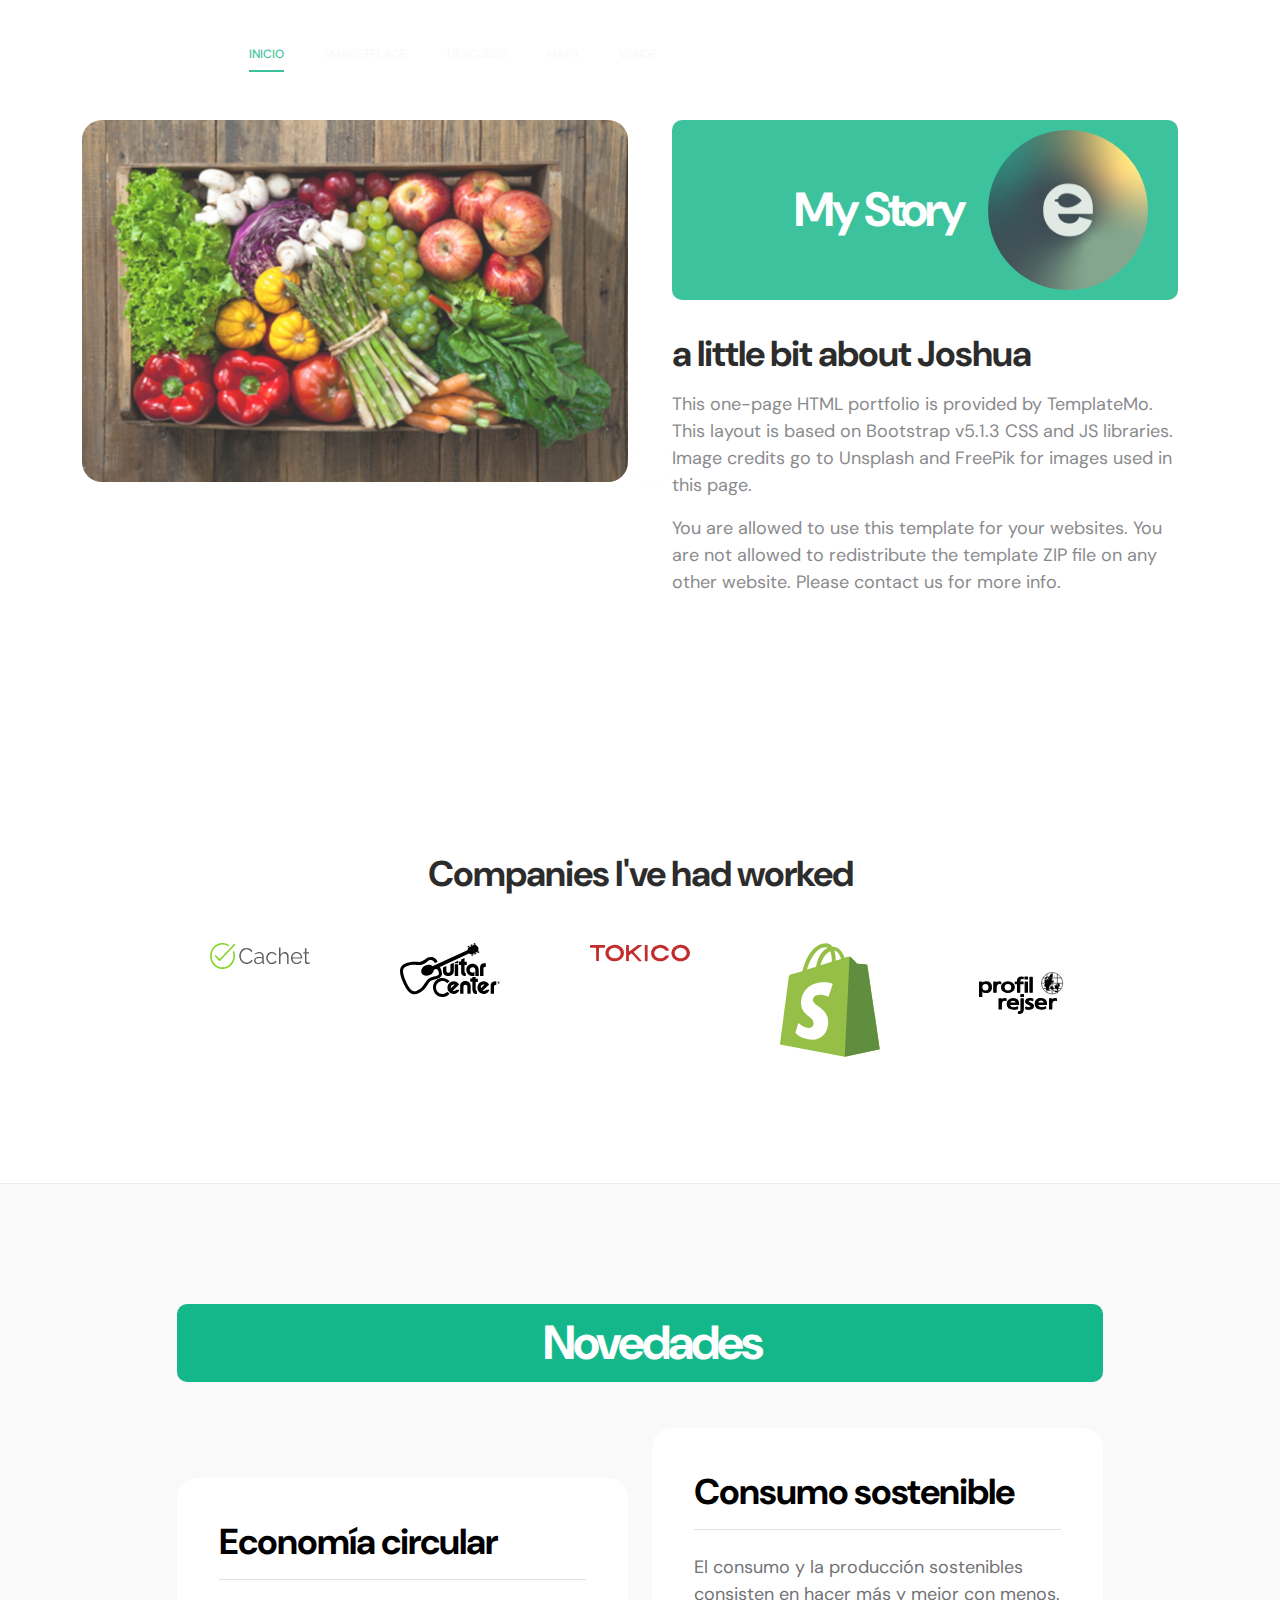
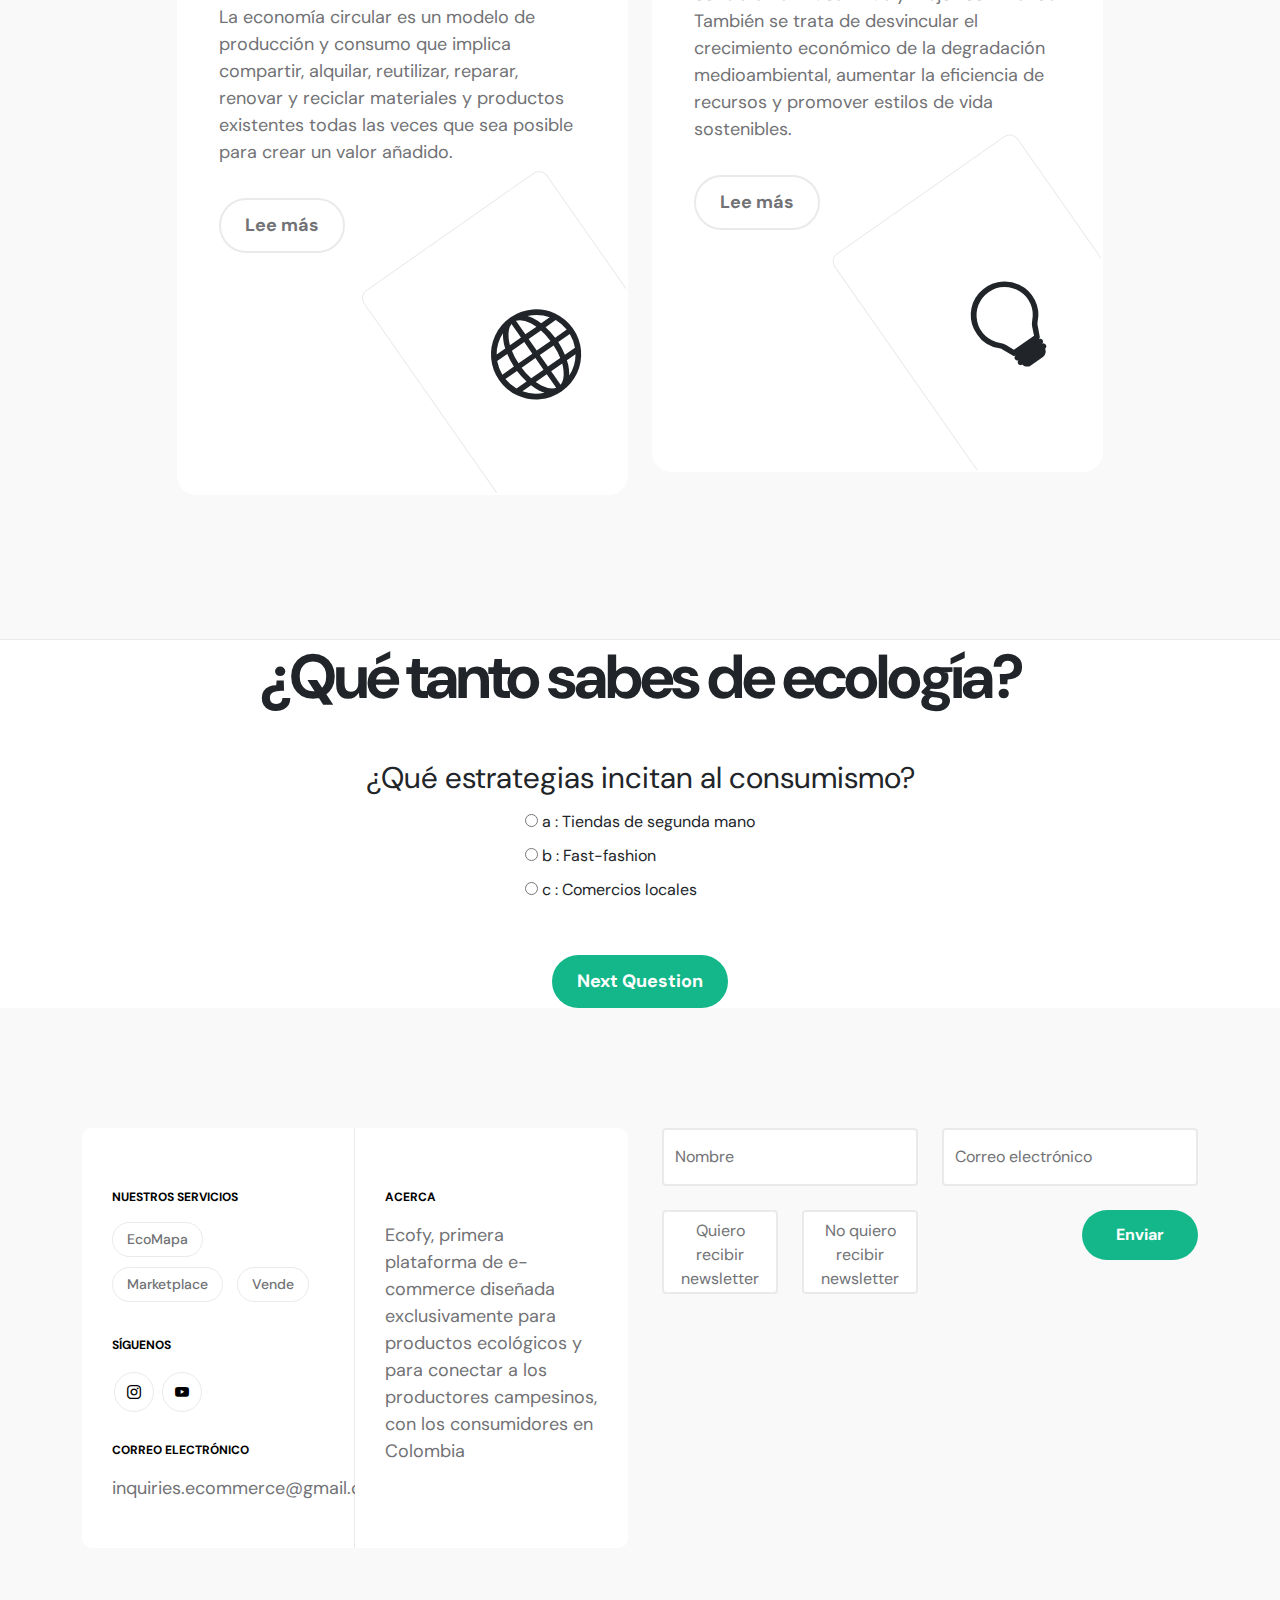
==== descubre.html @ c3977ca7 "mapa listo" ====
<!doctype html>
<html lang="en">
    <head>
        <meta charset="utf-8">
        <meta name="viewport" content="width=device-width, initial-scale=1">

        <meta name="description" content="">
        <meta name="author" content="Ecofy">

        <title>Ecofy</title>

        <!-- CSS FILES -->
        <link rel="preconnect" href="https://fonts.googleapis.com">
        
        <link rel="preconnect" href="https://fonts.gstatic.com" crossorigin>
        
        <link href="https://fonts.googleapis.com/css2?family=DM+Sans:wght@400;500;700&display=swap" rel="stylesheet">

        <link href="css/bootstrap.min.css" rel="stylesheet">

        <link href="css/bootstrap-icons.css" rel="stylesheet">

        <link href="css/magnific-popup.css" rel="stylesheet">

        <link href="css/templatemo-first-portfolio-style.css" rel="stylesheet">
        
<!--

TemplateMo 578 First Portfolio

https://templatemo.com/tm-578-first-portfolio

-->
    </head>
    
    <body>

        <section class="preloader">
            <div class="spinner">
                <span class="spinner-rotate"></span>    
            </div>
        </section>

        <nav class="navbar navbar-expand-lg" id="nav2">
            <div class="container">

                <button class="navbar-toggler" type="button" data-bs-toggle="collapse" data-bs-target="#navbarNav" aria-controls="navbarNav" aria-expanded="false" aria-label="Toggle navigation">
                    <span class="navbar-toggler-icon"></span>
                </button>

                <a href="index.html" class="navbar-brand mx-auto mx-lg-0">Ecofy</a>

                <div class="d-flex align-items-center d-lg-none">
                    <i class="navbar-icon bi-telephone-plus me-3"></i>
                    <a class="custom-btn btn" href="#section_5">
                        Log In
                    </a>
                </div>

                <div class="collapse navbar-collapse" id="navbarNav">
                    <ul class="navbar-nav ms-lg-5">
                        <li class="nav-item">
                            <a class="nav-link" href="index.html">Inicio</a>
                        </li>

                        <li class="nav-item">
                            <a class="nav-link " href="marketplace.html">Marketplace</a>
                        </li>

                        <li class="nav-item">
                            <a class="nav-link" href="descubre.html">Descubre</a>
                        </li>

                        <li class="nav-item">
                            <a class="nav-link" href="mapa.html">Mapa</a>
                        </li>

                        <li class="nav-item">
                            <a class="nav-link" href="vende.html">Vende</a>
                        </li>
                    </ul>

                    <div class="d-lg-flex align-items-center d-none ms-auto">
                        <a class="custom-btn btn" href="#section_5">
                            Log In
                        </a>
                    </div>
                </div>

            </div>
        </nav>

        <main>



            <section class="about section-padding" id="section_2">
                <div class="container">
                    <div class="row">

                        <div class="col-lg-6 col-12">
                            <img src="images/canasta-de-vegetales.jpg" class="about-image img-fluid" alt="">
                        </div>

                        <div class="col-lg-6 col-12 mt-5 mt-lg-0">
                            <div class="about-thumb">

                                <div class="section-title-wrap d-flex justify-content-end align-items-center mb-4">
                                    <h2 class="text-white me-4 mb-0">My Story</h2>

                                    <img src="images/logo.png" class="avatar-image img-fluid" alt="">
                                </div>

                                <h3 class="pt-2 mb-3">a little bit about Joshua</h3>

                                <p>This one-page HTML portfolio is provided by <a href="https://templatemo.com" target="_blank">TemplateMo</a>. This layout is based on Bootstrap v5.1.3 CSS and JS libraries. Image credits go to <a href="https://unsplash.com" target="_blank">Unsplash</a> and <a href="https://freepik.com" target="_blank">FreePik</a> for images used in this page.</p>

                                <p>You are allowed to use this template for your websites. You are not allowed to redistribute the template ZIP file on any other website. Please <a href="https://templatemo.com/contact" target="_blank">contact us</a> for more info.</p>
                            </div>
                        </div>

                    </div>
                </div>
            </section>


            <section class="clients section-padding">
                <div class="container">
                    <div class="row align-items-center">

                        <div class="col-lg-12 col-12">
                            <h3 class="text-center mb-5">Companies I've had worked</h3>
                        </div>

                        <div class="col-lg-2 col-4 ms-auto clients-item-height">
                            <img src="images/clients/cachet.svg" class="clients-image img-fluid" alt="">
                        </div>

                        <div class="col-lg-2 col-4 clients-item-height">
                            <img src="images/clients/guitar-center.svg" class="clients-image img-fluid" alt="">
                        </div>

                        <div class="col-lg-2 col-4 clients-item-height">
                            <img src="images/clients/tokico.svg" class="clients-image img-fluid" alt="">
                        </div>

                        <div class="col-lg-2 col-4 clients-item-height">
                            <img src="images/clients/shopify.svg" class="clients-image img-fluid" alt="">
                        </div>

                        <div class="col-lg-2 col-4 me-auto clients-item-height">
                            <img src="images/clients/profil-rejser.svg" class="clients-image img-fluid" alt="">
                        </div>

                    </div>
                </div>
            </section>


            <section class="services section-padding" id="section_3">
                <div class="container">
                    <div class="row">

                        <div class="col-lg-10 col-12 mx-auto">
                            <div class="section-title-wrap d-flex justify-content-center align-items-center mb-5">
                                <!--<img src="images/handshake-man-woman-after-signing-business-contract-closeup.jpg" class="avatar-image img-fluid" alt="">-->

                                <h2 class="text-white ms-4 mb-0">Novedades</h2>
                            </div>

                            <div class="row pt-lg-5">
                                <div class="col-lg-6 col-12">
                                    <div class="services-thumb">
                                        <div class="d-flex flex-wrap align-items-center border-bottom mb-4 pb-3">
                                            <h3 class="mb-0">Economía circular</h3>
                                        </div>

                                        <p>La economía circular es un modelo de producción y consumo que implica compartir, alquilar, reutilizar, reparar, renovar y reciclar materiales y productos existentes todas las veces que sea posible para crear un valor añadido.</p>

                                        <a href="https://www.europarl.europa.eu/news/es/headlines/economy/20151201STO05603/economia-circular-definicion-importancia-y-beneficios#:~:text=La%20econom%C3%ADa%20circular%20es%20un,de%20los%20productos%20se%20extiende." class="custom-btn custom-border-btn btn mt-3">Lee más</a>

                                        <div class="services-icon-wrap d-flex justify-content-center align-items-center">
                                            <i class="services-icon bi-globe"></i>
                                        </div>
                                    </div>
                                </div>

                                <div class="col-lg-6 col-12">
                                    <div class="services-thumb services-thumb-up">
                                        <div class="d-flex flex-wrap align-items-center border-bottom mb-4 pb-3">
                                            <h3 class="mb-0">Consumo sostenible</h3>
                                        </div>

                                        <p>El consumo y la producción sostenibles consisten en hacer más y mejor con menos. También se trata de desvincular el crecimiento económico de la degradación medioambiental, aumentar la eficiencia de recursos y promover estilos de vida sostenibles.                                        </p>

                                        <a href="https://www.un.org/sustainabledevelopment/es/sustainable-consumption-production/" class="custom-btn custom-border-btn btn mt-3">Lee más</a>

                                        <div class="services-icon-wrap d-flex justify-content-center align-items-center">
                                            <i class="services-icon bi-lightbulb"></i>
                                        </div>
                                    </div>
                                </div>
                            </div>
                        </div>
                    </div>
                </div>
            </section>

            <section>
                <div class="centerquiz">
                    <h1>¿Qué tanto sabes de ecología?</h1>
                    <div class="quiz-container">
                    <div id="quiz"></div>
                    </div>
                    <button class="custom-btn btn" id="previous">Previous Question</button>
                    <button class="custom-btn btn" id="next">Next Question</button>
                    <button class="custom-btn btn" id="submit">Submit Quiz</button>
                    <div id="results"></div>
                </div>
            </section>

            <section class="contact section-padding" id="section_5">
                <div class="container">
                    <div class="row">

                        <div class="clearfix"></div>

                        <div class="col-lg-3 col-md-6 col-12 pe-lg-0">
                            <div class="contact-info contact-info-border-start d-flex flex-column">
                                <strong class="site-footer-title d-block mb-3">Nuestros servicios</strong>

                                <ul class="footer-menu">
                                    <li class="footer-menu-item"><a href="/mapa.html" target="_blank" class="footer-menu-link">EcoMapa</a></li>

                                    <li class="footer-menu-item"><a href="/marketplace.html" target="_blank" class="footer-menu-link">Marketplace</a></li>

                                    <li class="footer-menu-item"><a href="/vende.html" target="_blank" class="footer-menu-link">Vende</a></li>
                                </ul>

                                <strong class="site-footer-title d-block mt-4 mb-3">Síguenos</strong>

                                <ul class="social-icon">
                                    <li class="social-icon-item"><a href="https://instagram.com/eco.fy" class="social-icon-link bi-instagram"></a></li>

                                    <li class="social-icon-item"><a href="https://www.youtube.com/watch?v=GL1QhNSXwZk" class="social-icon-link bi-youtube"></a></li>
                                </ul>

                                
                                <strong class="site-footer-title d-block mt-4 mb-3">Correo electrónico</strong>

                                <p>
                                    <a href="mailto:hello@josh.design">
                                        inquiries.ecommerce@gmail.com
                                    </a>
                                </p>
                                
                            </div>
                        </div>

                        <div class="col-lg-3 col-md-6 col-12 ps-lg-0">
                            <div class="contact-info d-flex flex-column">
                                <strong class="site-footer-title d-block mb-3">Acerca</strong>

                                <p class="mb-2">
                                    Ecofy, primera plataforma de e-commerce diseñada exclusivamente para productos ecológicos y para conectar a los productores campesinos, con los consumidores en Colombia
                          </p>
                            </div>
                        </div>

                        <div class="col-lg-6 col-12 mt-5 mt-lg-0">
                            <form action="#" method="get" class="custom-form contact-form" role="form">
                                <div class="row">
                                    <div class="col-lg-6 col-md-6 col-12">
                                        <div class="form-floating">
                                            <input type="text" name="name" id="name" class="form-control" placeholder="Name" required="">
                                            
                                            <label for="floatingInput">Nombre</label>
                                        </div>
                                    </div>

                                    <div class="col-lg-6 col-md-6 col-12"> 
                                        <div class="form-floating">
                                            <input type="email" name="email" id="email" pattern="[^ @]*@[^ @]*" class="form-control" placeholder="Email address" required="">
                                            
                                            <label for="floatingInput">Correo electrónico</label>
                                        </div>
                                    </div>

                                    <div class="col-lg-3 col-md-6 col-6">
                                        <div class="form-check form-check-inline">
                                            <input name="website" type="checkbox" class="form-check-input" id="inlineCheckbox1" value="1">

                                            <label class="form-check-label" for="inlineCheckbox1">
                                                <!-- <i class="bi-globe form-check-icon"></i>-->
                                                <span class="form-check-label-text">Quiero recibir newsletter</span>
                                            </label>
                                      </div>
                                    </div>

                                    <div class="col-lg-3 col-md-6 col-6">
                                        <div class="form-check form-check-inline">
                                            <input name="branding" type="checkbox" class="form-check-input" id="inlineCheckbox2" value="1">

                                            <label class="form-check-label" for="inlineCheckbox2">
                                                <!--<i class="bi-lightbulb form-check-icon"></i>-->
                                                <span class="form-check-label-text">No quiero recibir newsletter</span>
                                            </label>
                                        </div>
                                    </div>

                                    <div class="col-lg-3 col-12 ms-auto">
                                        <button type="submit" class="form-control">Enviar</button>
                                    </div>

                                </div>
                            </form>
                        </div>

                    </div>
                </div>
            </div>
        </section>
    
        <!-- JAVASCRIPT FILES -->
        <script src="js/jquery.min.js"></script>
        <script src="js/bootstrap.min.js"></script>
        <script src="js/jquery.sticky.js"></script>
        <script src="js/click-scroll.js"></script>
        <script src="js/jquery.magnific-popup.min.js"></script>
        <script src="js/magnific-popup-options.js"></script>
        <script src="js/custom.js"></script>
        <script src="js/quiz.js"></script>

    </body>
</html>
---- css/templatemo-first-portfolio-style.css ----
/*

TemplateMo 578 First Portfolio

https://templatemo.com/tm-578-first-portfolio

*/


/*---------------------------------------
  CUSTOM PROPERTIES ( VARIABLES )             
-----------------------------------------*/
:root {
  --white-color:                  #ffffff;
  --primary-color:                #535da1;
  --secondary-color:              #14B789;
  --section-bg-color:             #f9f9f9;
  --dark-color:                   #000000;
  --p-color:                      #717275;
  --border-color:                 #e9eaeb;
  --featured-border-color:        #727aab;

  --body-font-family:             'DM Sans', sans-serif;

  --h1-font-size:                 62px;
  --h2-font-size:                 48px;
  --h3-font-size:                 36px;
  --h4-font-size:                 32px;
  --h5-font-size:                 24px;
  --h6-font-size:                 22px;
  --p-font-size:                  18px;
  --menu-font-size:               12px;
  --copyright-font-size:          14px;

  --border-radius-large:          100px;
  --border-radius-medium:         20px;
  --border-radius-small:          10px;

  --font-weight-normal:           400;
  --font-weight-medium:           500;
  --font-weight-bold:             700;
}

body {
    background: var(--white-color);
    font-family: var(--body-font-family); 
}


/*---------------------------------------
  TYPOGRAPHY               
-----------------------------------------*/

h2,
h3,
h4,
h5,
h6 {
  color: var(--dark-color);
}

h1,
h2,
h3,
h4,
h5,
h6 {
  font-weight: var(--font-weight-bold);
  letter-spacing: -1px;
}

h1 {
  font-size: var(--h1-font-size);
  letter-spacing: -3px;
}

h2 {
  font-size: var(--h2-font-size);
  color: var(--secondary-color);
  letter-spacing: -3px;
}

h3 {
  font-size: var(--h3-font-size);
}

h4 {
  font-size: var(--h4-font-size);
}

h5 {
  font-size: var(--h5-font-size);
  line-height: normal;
}

h6 {
  font-size: var(--h6-font-size);
}

p {
  color: var(--p-color);
  font-size: var(--p-font-size);
  font-weight: var(--font-weight-normal);
}

ul li {
  color: var(--p-color);
  font-size: var(--p-font-size);
  font-weight: var(--font-weight-normal);
}

a, 
button {
  touch-action: manipulation;
  transition: all 0.3s;
}

a {
  color: var(--p-color);
  text-decoration: none;
}

a:hover {
  color: var(--secondary-color);
}

::selection {
  background: var(--secondary-color);
  color: var(--white-color);
}

::-moz-selection {
  background: var(--secondary-color);
  color: var(--white-color);
}

.section-padding {
  padding-top: 120px;
  padding-bottom: 120px;
}

b,
strong {
  font-weight: var(--font-weight-bold);
}

.section-title-wrap {
  background: var(--secondary-color);
  border-radius: var(--border-radius-small);
  padding: 10px 30px;
}


/*---------------------------------------
  AVATAR IMAGE               
-----------------------------------------*/
.avatar-image {
  border-radius: var(--border-radius-large);
  width: 160px;
  height: 160px;
  object-fit: cover;
}

.avatar-image-large {
  width: 90.4px;
  height: 90.4px;
}


/*---------------------------------------
  PRE LOADER               
-----------------------------------------*/
.preloader {
  position: fixed;
  top: 0;
  left: 0;
  width: 100%;
  height: 100%;
  z-index: 99999;
  display: flex;
  flex-flow: row nowrap;
  justify-content: center;
  align-items: center;
  background: none repeat scroll 0 0 var(--white-color);
}

.spinner {
  border: 1px solid transparent;
  border-radius: var(--border-radius-small);
  position: relative;
}

.spinner:before {
  content: '';
  box-sizing: border-box;
  position: absolute;
  top: 50%;
  left: 50%;
  width: 45px;
  height: 45px;
  margin-top: -10px;
  margin-left: -10px;
  border-radius: 50%;
  border: 1px solid var(--border-color);
  border-top-color: var(--white-color);
  animation: spinner .9s linear infinite;
}

@-webkit-@keyframes spinner {
  to {transform: rotate(360deg);
  }
}

@keyframes spinner {
  to {transform: rotate(360deg);}
}


/*---------------------------------------
  CUSTOM ICON               
-----------------------------------------*/
.navbar-icon {
  background: var(--white-color);
  border-radius: var(--border-radius-large);
  color: var(--dark-color);
  width: 47px;
  height: 47px;
  line-height: 47px;
  text-align: center;
}

.is-sticky .navbar-icon {
  background: var(--secondary-color);
  color: var(--white-color);
}

.form-check-icon {
  color: var(--secondary-color);
}


/*---------------------------------------
  CUSTOM BUTTON               
-----------------------------------------*/
.custom-btn,
.navbar .custom-btn {
  font-size: var(--p-font-size);
  font-weight: var(--font-weight-bold);
}

.navbar .custom-btn {
  background: transparent;
  border-width: 2px;
  border-style: solid;
  border-color: var(--white-color);
  color: var(--white-color);
  padding: 8px 22px;
}

.navbar .custom-btn:hover {
  background: var(--white-color);
  border-color: transparent;
  color: var(--secondary-color);
}

.custom-btn {
  background: var(--secondary-color);
  border-radius: var(--border-radius-large);
  color: var(--white-color);
  font-weight: var(--font-weight-bold);
  padding: 12px 24px;
}

.custom-btn:hover {
  background: var(--primary-color);
  box-shadow: 0 1rem 3rem rgba(0,0,0,.175);
  color: var(--white-color);
}

.custom-border-btn {
  background: transparent;
  border: 2px solid var(--border-color);
  color: var(--p-color);
}

.custom-border-btn:hover {
  background: var(--secondary-color);
  border-color: var(--secondary-color);
  color: var(--white-color);
}

.custom-link {
	background-color: var(--primary-color);
}

.custom-link:hover {
	background-color: var(--secondary-color);
}


/*---------------------------------------
  NAVIGATION              
-----------------------------------------*/
.sticky-wrapper {
  position: relative;
  z-index: 222;
  height: auto !important;
}

.is-sticky,
.is-sticky .navbar .container {
  background: var(--white-color);
  box-shadow: 0 1rem 3rem rgb(0 0 0 / 18%);
}

.is-sticky .navbar-brand,
.is-sticky .navbar-brand:hover {
  color: var(--dark-color);
}

.is-sticky .navbar-nav .nav-link {
  color: var(--p-color);
}

.is-sticky .navbar .custom-btn {
  border-color: var(--secondary-color);
  color: var(--secondary-color);
}

.is-sticky .navbar .custom-btn:hover {
  background: var(--secondary-color);
  color: var(--white-color);
}

.navbar {
  background: transparent;
  position: absolute;
  z-index: 9;
  right: 0;
  left: 0;
  transition: all 0.3s;
  padding-top: 15px;
  padding-bottom: 0;
}

.navbar .container {
  border-radius: var(--border-radius-small);
  padding: 10px 25px;
}

.navbar-brand {
  font-size: var(--h4-font-size);
  font-weight: var(--font-weight-bold);
}

.navbar-brand,
.navbar-brand:hover {
  color: var(--white-color);
}

.navbar-expand-lg .navbar-nav .nav-link {
  padding-right: 0;
  padding-left: 0;
  margin-right: 20px;
  margin-left: 20px;
}

.navbar-nav .nav-link {
  display: inline-block;
  color: var(--section-bg-color);
  font-size: var(--menu-font-size);
  font-weight: var(--font-weight-medium);
  text-transform: uppercase;
  position: relative;
  padding-top: 15px;
  padding-bottom: 15px;
}

.navbar-nav .nav-link::after {
  content: "";
  background: transparent;
  position: absolute;
  bottom: 6px;
  right: 0;
  left: 0;
  width: 100%;
  height: 2px;
}

.navbar-nav .nav-link.active::after, 
.navbar-nav .nav-link:hover::after {
  background: var(--secondary-color);
}

.navbar-nav .nav-link.active, 
.navbar-nav .nav-link:hover {
  color: var(--secondary-color);
}

.navbar-toggler {
  border: 0;
  padding: 0;
  cursor: pointer;
  margin: 0;
  width: 30px;
  height: 35px;
  outline: none;
}

.navbar-toggler:focus {
  outline: none;
  box-shadow: none;
}

.navbar-toggler[aria-expanded="true"] .navbar-toggler-icon {
  background: transparent;
}

.navbar-toggler[aria-expanded="true"] .navbar-toggler-icon:before,
.navbar-toggler[aria-expanded="true"] .navbar-toggler-icon:after {
  transition: top 300ms 50ms ease, -webkit-transform 300ms 350ms ease;
  transition: top 300ms 50ms ease, transform 300ms 350ms ease;
  transition: top 300ms 50ms ease, transform 300ms 350ms ease, -webkit-transform 300ms 350ms ease;
  top: 0;
}

.navbar-toggler[aria-expanded="true"] .navbar-toggler-icon:before {
  transform: rotate(45deg);
}

.navbar-toggler[aria-expanded="true"] .navbar-toggler-icon:after {
  transform: rotate(-45deg);
}

.navbar-toggler .navbar-toggler-icon {
  background: var(--white-color);
  transition: background 10ms 300ms ease;
  display: block;
  width: 30px;
  height: 2px;
  position: relative;
}

.navbar-toggler .navbar-toggler-icon:before,
.navbar-toggler .navbar-toggler-icon:after {
  transition: top 300ms 350ms ease, -webkit-transform 300ms 50ms ease;
  transition: top 300ms 350ms ease, transform 300ms 50ms ease;
  transition: top 300ms 350ms ease, transform 300ms 50ms ease, -webkit-transform 300ms 50ms ease;
  position: absolute;
  right: 0;
  left: 0;
  background: var(--white-color);
  width: 30px;
  height: 2px;
  content: '';
}

.navbar-toggler .navbar-toggler-icon::before {
  top: -8px;
}

.navbar-toggler .navbar-toggler-icon::after {
  top: 8px;
}


/*---------------------------------------
  HERO              
-----------------------------------------*/
.hero {
  background: var(--secondary-color);
  position: relative;
  overflow: hidden;
  padding-top: 330px;
  padding-bottom: 330px;
}

@media  screen and (min-width: 991px) {
  .hero {
    height: 60vh;
  }
}

.hero-title,
.hero h2 {
  background: var(--white-color);
  box-shadow: 0 1rem 3rem rgba(0,0,0,.175);
  border-radius: var(--border-radius-large);
  display: inline-block;
  padding: 8px 24px;
}

.hero-title {
	font-size: 44px;
}

.hero h2 {
	font-size: 38px;
}

.hero-text {
  position: relative;
  z-index: 22;
  top: 70px;
}

.hero-image-wrap {
  background: var(--white-color);
  border-radius: 100%;
  width: 350px;
  height: 350px;
  position: absolute;
  z-index: 22;
  top: -50px;
  right: 0;
  left: 0;
  margin: auto;
  pointer-events: none;
}

.hero-image {
  position: absolute;
  z-index: 22;
  top: 0;
  width: 100%;
  min-width: 550px;
}

.hero svg {
  position: absolute;
  z-index: 2;
  bottom: 0;
  right: 0;
  left: 0;
  overflow: hidden;
  height: 100%;
  pointer-events: none;
}


/*---------------------------------------
  ABOUT              
-----------------------------------------*/
.profile-thumb {
  border: 1px solid var(--border-color);
  border-radius: var(--border-radius-medium);
  position: relative;
  overflow: hidden;
}

.profile-title {
  border-bottom: 1px solid var(--border-color);
  padding: 15px 30px;
}

.profile-small-title {
  border-right: 1px solid var(--border-color);
  color: var(--secondary-color);
  font-weight: var(--font-weight-bold);
  min-width: 140px;
  margin-right: 10px;
  padding: 13px 30px;
  display: inline-block;
}

.profile-body p {
  margin-bottom: 0;
}

.profile-body p:nth-of-type(even) {
  background: var(--white-color);
}

.about-image {
  border-radius: var(--border-radius-medium);
}

.about-thumb {
  padding-right: 20px;
  padding-left: 20px;
}


/*---------------------------------------
  FEATURED              
-----------------------------------------*/
.featured-numbers {
  font-size: var(--h1-font-size);
  line-height: normal;
  display: block;
}

.featured-text {
  color: var(--secondary-color);
}

.featured-border-bottom {
  border-bottom: 1px solid var(--border-color);
}

.featured-border-start {
  border-left: 1px solid var(--border-color);
}


/*---------------------------------------
  CLIENTS              
-----------------------------------------*/

.clients-item-height {
	height: 120px;
}

.clients-image {
  display: block;
  max-width: 100px;
  margin: auto;
  transition: all ease 0.2s;
}

.clients-image:hover {
  transform: scale(1.3);
}


/*---------------------------------------
  SERVICES              
-----------------------------------------*/
.services,
.featured {
  background: var(--section-bg-color);
  border-top: 1px solid var(--border-color);
  border-bottom: 1px solid var(--border-color);
}

.services-thumb {
  background: var(--white-color);
  border: 2px solid transparent;
  border-radius: var(--border-radius-medium);
  position: relative;
  overflow: hidden;
  margin-bottom: 24px;
  padding: 40px 40px 240px 40px;
  transition: all 0.5s;
}

.services-thumb-up {
  position: relative;
  bottom: 50px;
  margin-bottom: -50px;
}

.services-thumb:hover {
  border: 2px solid var(--secondary-color);
  box-shadow: 0 1rem 3rem rgba(0,0,0,.175);
}

.services-thumb:hover .services-icon-wrap {
  background: var(--secondary-color);
  border-color: var(--secondary-color);
  color: var(--white-color);
}

.services-icon-wrap {
  border: 1px solid var(--border-color);
  border-radius: var(--border-radius-small);
  position: absolute;
  bottom: 0;
  right: 0;
  width: 50%;
  height: 55%;
  transform: rotate(-35deg) translateY(55px);
  transition: all ease 0.5s;
}

.services-icon {
  font-size: 90px;
  position: relative;
  bottom: 15px;
}

.services-thumb:hover .services-price-wrap {
  background: var(--secondary-color);
}

.services-thumb:hover .services-price-overlay {
  background: var(--primary-color);
}

.services-price-wrap {
  background: var(--primary-color);
  border-radius: var(--border-radius-medium);
  position: relative;
  overflow: hidden;
  padding: 6px 20px 6px 15px;
  transition: all ease 0.5s;
}

.services-price-text {
  color: var(--white-color);
  font-size: var(--copyright-font-size);
  font-weight: var(--font-weight-bold);
}

.services-price-overlay {
  background: var(--secondary-color);
  border-bottom-left-radius: 100%;
  position: absolute;
  top: 0;
  right: 0;
  width: 20px;
  height: 20px;
  pointer-events: none;
}


/*---------------------------------------
  PROJECTS              
-----------------------------------------*/
.projects-thumb {
  background: var(--section-bg-color);
  border: 2px solid var(--white-color);
  border-radius: var(--border-radius-medium);
  position: relative;
  overflow: hidden;
  margin-top: 24px;
  margin-bottom: 24px;
  padding: 40px;
  transition: all ease 0.5s;
}

.projects-thumb:hover {
  border-color: var(--secondary-color);
}

.projects-thumb:hover .projects-image,
.projects-thumb:focus .projects-image {
  transform: rotate(0) translateY(0);
}

.projects-thumb .popup-image {
  display: block;
  width: 100%;
  height: 100%;
}

.projects-image {
  border-radius: var(--border-radius-medium);
  display: block;
  width: 100%;
  transform: rotate(10deg) translateY(80px);
  transition: all ease 0.5s;
}

.projects-title {
  margin-bottom: 20px;
}

.projects-tag {
  font-size: var(--menu-font-size);
  font-weight: var(--font-weight-medium);
  color: var(--secondary-color);
  text-transform: uppercase;
  margin-bottom: 5px;
}


/*---------------------------------------
  CONTACT              
-----------------------------------------*/
.contact {
  background: var(--section-bg-color);
}

.contact-info {
  background: var(--white-color);
  border-top-right-radius: var(--border-radius-small);
  border-bottom-right-radius: var(--border-radius-small);
  padding: 60px 30px 30px 30px;
  height: 100%;
}

.contact-info-border-start {
  border-right: 1px solid var(--border-color);
  border-radius: var(--border-radius-small) 0 0 var(--border-radius-small);
}

.contact-form {
  margin-left: 10px;
}


/*---------------------------------------
  CUSTOM FORM               
-----------------------------------------*/
.custom-form .form-control {
  background: var(--white-color);
  box-shadow: none;
  border: 2px solid var(--border-color);
  color: var(--p-color);
  margin-bottom: 24px;
  padding-top: 13px;
  padding-bottom: 13px;
  outline: none;
}

.form-floating>label {
  color: var(--p-color);
}

.form-check-inline {
  vertical-align: middle;
  width: 100%;
  position: relative;
  margin-right: 0;
  margin-top: 0;
  margin-bottom: 24px;
  padding: 0;
}

.custom-form .form-check-label {
  position: absolute;
  top: 50%;
  left: 50%;
  transform: translate(-50%, -50%);
  text-align: center;
}

.form-check-label-text {
  color: var(--p-color);
  display: block;
  font-size: copyright-font-size;
  margin-top: 5px;
}

.form-check-input[type=checkbox] {
  background: var(--white-color);
  border: 2px solid var(--border-color);
  box-shadow: none;
  outline: none;
  width: 100%;
  margin-top: 0;
  margin-left: 0;
  padding: 40px 50px;
}

.form-check-input:checked[type=checkbox] {
  background-image: none;
}

.form-check-input:hover,
.form-check-input:checked {
  background-color: transparent;
  border-color: var(--secondary-color);
}

.custom-form .form-control:hover,
.custom-form .form-control:focus {
  background: transparent;
  border-color: var(--secondary-color);
}

.custom-form .form-floating textarea {
  height: 150px;
}

.custom-form button[type="submit"] {
  background: var(--secondary-color);
  border: none;
  border-radius: var(--border-radius-large);
  color: var(--white-color);
  font-weight: var(--font-weight-bold);
  transition: all 0.3s;
  margin-bottom: 0;
}

.custom-form button[type="submit"]:hover,
.custom-form button[type="submit"]:focus {
  background: var(--primary-color);
  border-color: transparent;
}


/*---------------------------------------
  SITE FOOTER              
-----------------------------------------*/
.site-footer {
  border-top: 1px solid var(--border-color);
  padding-top: 50px;
  padding-bottom: 50px;
  text-align: center;
}

.site-footer-title {
  font-size: var(--menu-font-size);
  color: var(--dark-color);
  text-transform: uppercase;
}

.copyright-text-wrap p,
.copyright-text {
  font-size: var(--copyright-font-size);
}

.copyright-text {
  border-right: 1px solid var(--border-color);
  padding-right: 25px;
  margin-right: 20px;
}

.copyright-text-wrap a {
  font-weight: var(--font-weight-bold);
}

.footer-menu {
  margin: 0;
  padding: 0;
}

.footer-menu-item {
  list-style: none;
  display: inline-block;
  vertical-align: top;
}

.footer-menu-link {
  border: 1px solid var(--border-color);
  border-radius: var(--border-radius-medium);
  font-size: var(--copyright-font-size);
  font-weight: var(--font-weight-medium);
  display: inline-block;
  vertical-align: top;
  text-align: center;
  margin-right: 10px;
  margin-bottom: 10px;
  padding: 6px 14px;
  min-width: 70px;
}

.footer-menu-link:hover {
  background: var(--secondary-color);
  border-color: transparent;
  color: var(--white-color);
}


/*---------------------------------------
  SOCIAL ICON               
-----------------------------------------*/
.social-icon {
  margin: 0;
  padding: 0;
}

.social-icon-item {
  list-style: none;
  display: inline-block;
  vertical-align: top;
}

.social-icon-link {
  border: 1px solid var(--border-color);
  border-radius: var(--border-radius-large);
  font-size: var(--copyright-font-size);
  color: var(--dark-color);
  display: inline-block;
  vertical-align: top;
  margin: 2px 2px 5px 2px;
  width: 40px;
  height: 40px;
  line-height: 40px;
  text-align: center;
}

.social-icon-link:hover {
  background: var(--secondary-color);
  border-color: transparent;
  color: var(--white-color);
}


/*---------------------------------------
  RESPONSIVE STYLES               
-----------------------------------------*/
@media screen and (min-width: 1600px) {
  .hero {
    padding-top: 380px;
    padding-bottom: 380px;
  }

  .hero-image-wrap {
    top: -50px;
    width: 400px;
    height: 400px;
  }

  .hero-image {
    min-width: 650px;
  }
  
  .hero-title,
	.hero h2 {
	  font-size: var(--h2-font-size);
	}
}

@media screen and (max-width: 991px) {
  h1 {
    font-size: 48px;
  }

  h2 {
    font-size: 36px;
  }

  h3 {
    font-size: 32px;
  }

  h4 {
    font-size: 28px;
  }

  h5 {
    font-size: 20px;
  }

  h6 {
    font-size: 18px;
  }

  .section-padding {
    padding-top: 80px;
    padding-bottom: 80px;
  }

  .custom-btn,
  .navbar .custom-btn {
    font-size: var(--copyright-text-font-size);
    padding: 8px 16px;
  }

  .navbar .container {
    background: var(--white-color);
  }

  .navbar-brand,
  .navbar-brand:hover {
    color: var(--dark-color);
  }

  .navbar-icon {
    background: var(--secondary-color);
    color: var(--white-color);
    width: 44px;
    height: 44px;
    line-height: 44px;
  }

  .navbar .custom-btn {
    border-color: var(--secondary-color);
    color: var(--secondary-color);
  }

  .navbar-toggler .navbar-toggler-icon,
  .navbar-toggler .navbar-toggler-icon:before,
  .navbar-toggler .navbar-toggler-icon:after {
    background: var(--dark-color);
  }

  .navbar-expand-lg .navbar-nav .nav-link {
    margin-left: 0;
  }

  .navbar-nav .nav-link {
    color: var(--p-color);
    padding-top: 10px;
    padding-bottom: 10px;
  }

  .hero {
    padding-top: 200px;
    padding-bottom: 400px;
  }

  .hero-text {
    top: 0;
    margin-bottom: 120px;
  }

  .about-thumb {
    padding-right: 0;
    padding-left: 0;
  }

  .about-numbers {
    font-size: 42px;
  }

  .services-thumb-up {
    bottom: 0;
    margin-bottom: 32px;
  }

  .services-thumb {
    margin-bottom: 32px;
    padding-bottom: 270px;
  }

  .services-icon-wrap {
    width: 45%;
    height: 60%;
  }

  .services .col-lg-10 .row .col-lg-6:last-child,
  .projects .col-lg-4:last-child {
    margin-bottom: 0;
  }

  .projects-thumb {
    margin-top: 0;
    margin-bottom: 32px;
  }

  .contact-info {
    border-radius: 0 0 var(--border-radius-small) var(--border-radius-small);
    padding: 40px 30px;
  }

  .contact-info-border-start {
    border-right: 0;
    border-bottom: 1px solid var(--border-color);
    border-radius: var(--border-radius-small) var(--border-radius-small) 0 0;
  }
}

@media screen and (max-width: 575px) {
  .navbar .container {
    margin-right: 12px;
    margin-left: 12px;
  }
}

@media screen and (max-width: 480px) {
  h1 {
    font-size: 40px;
  }

  h2 {
    font-size: 28px;
  }

  h3 {
    font-size: 26px;
  }

  h4 {
    font-size: 22px;
  }

  h5 {
    font-size: 20px;
  }

  .custom-btn,
  .navbar .custom-btn {
    font-size: 13px;
    padding: 6px 12px;
  }

  .navbar-icon {
    font-size: var(--copyright-font-size);
    width: 35.5px;
    height: 35.5px;
    line-height: 35.5px;
  }

  .hero-image-wrap {
    width: 300px;
    height: 300px;
  }

  .hero-image {
    min-width: inherit;
  }
}

#nav2{
  color: #717275;
}

/*QUIZ CSS*/

.question{
  font-size: 30px;
  margin-bottom: 10px;
}
.answers {
  margin-bottom: 20px;
  text-align: left;
  display: inline-block;
}
.answers label{
  display: block;
  margin-bottom: 10px;
}

.slide{
  position: center;
  justify-content: center;
  left: 0px;
  top: 0px;
  width: 100%;
  z-index: 1;
  opacity: 0;
  transition: opacity 0.5s;
}
.active-slide{
  opacity: 1;
  z-index: 2;
}
.quiz-container{
  position: center;
  justify-content: center;
  text-align: center;
  height: 200px;
  margin-top: 40px;
}

.centerquiz
{
  justify-content: center;
  position: center;
  text-align: center;
}
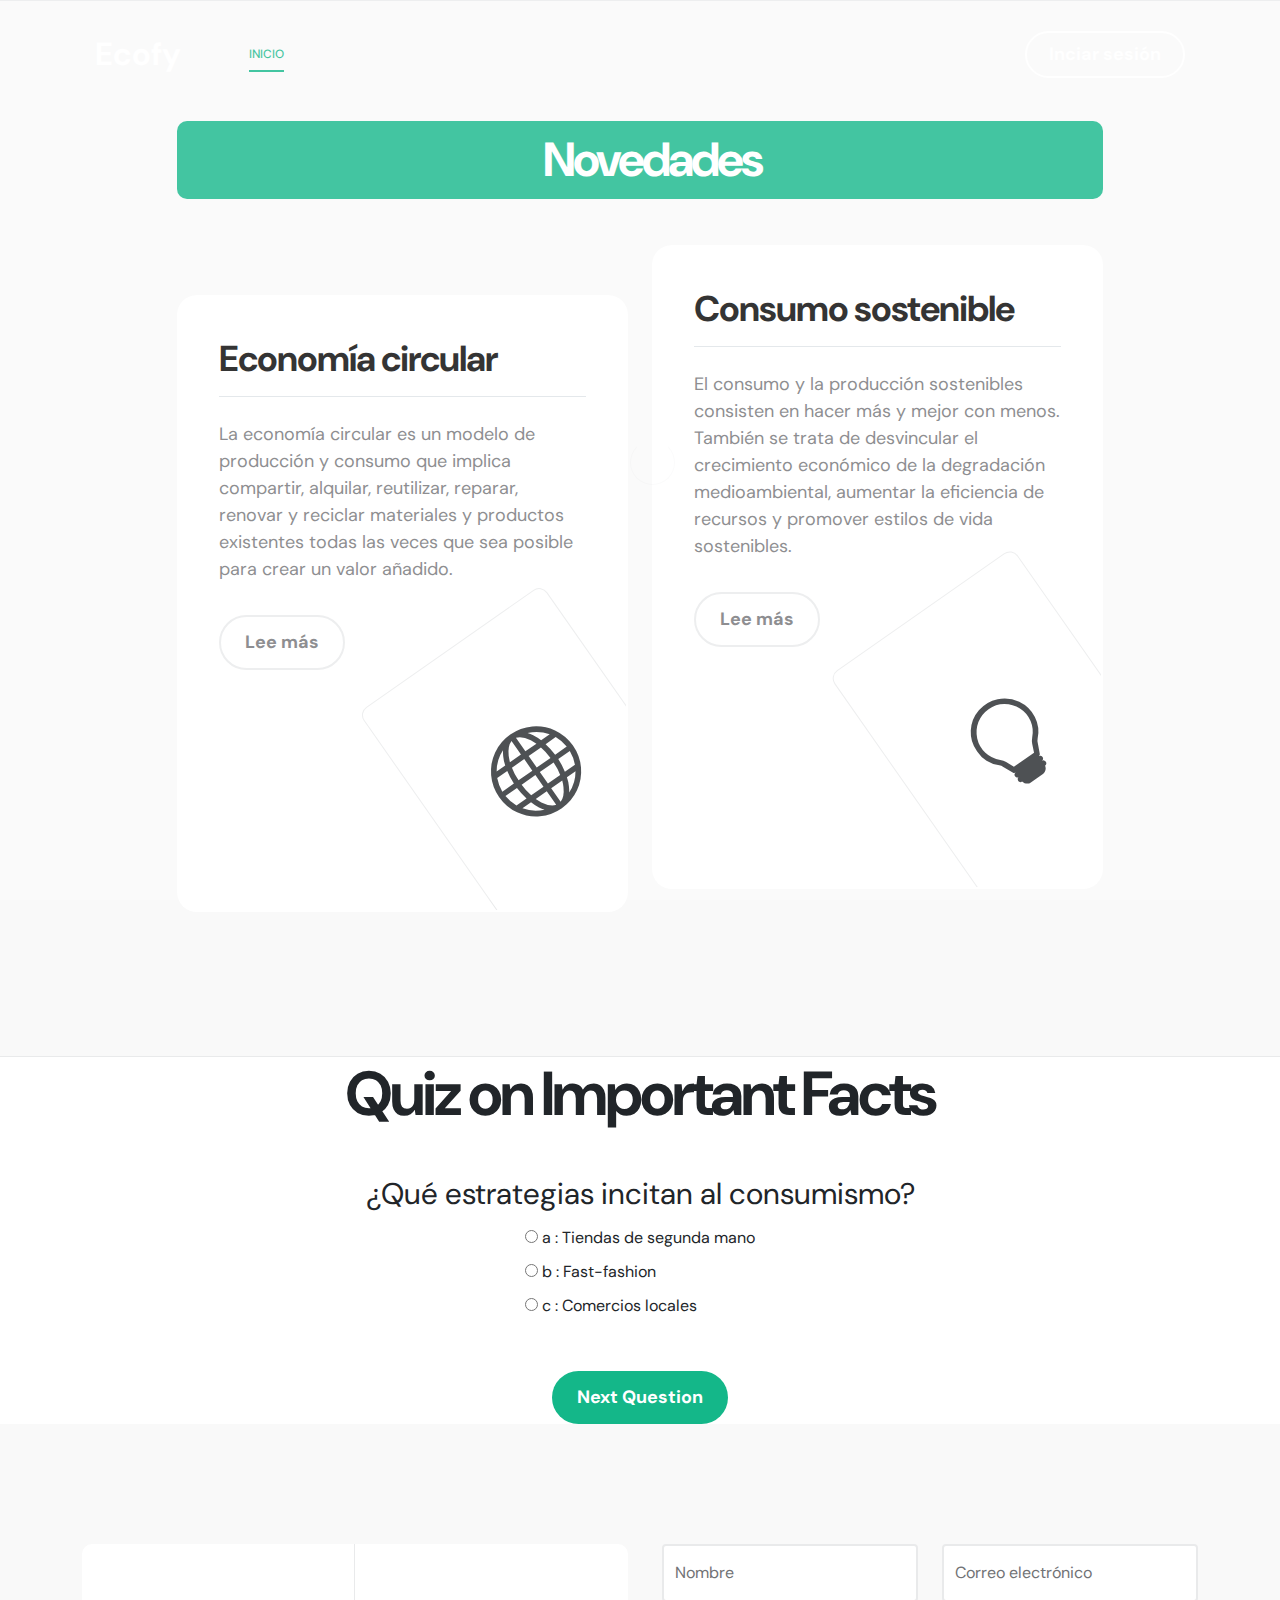
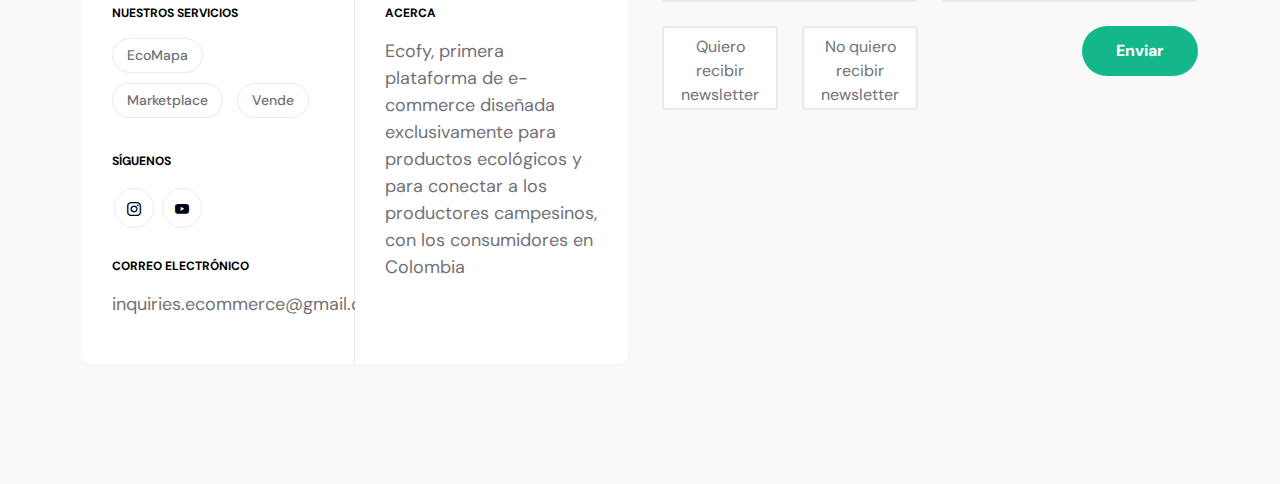
==== commit 917abcc8: "forms de login en vende" ====
--- a/descubre.html
+++ b/descubre.html
@@ -7,7 +7,7 @@
         <meta name="description" content="">
         <meta name="author" content="Ecofy">
 
-        <title>Ecofy</title>
+        <title>Descubre | Ecofy</title>
 
         <!-- CSS FILES -->
         <link rel="preconnect" href="https://fonts.googleapis.com">
@@ -53,7 +53,7 @@
                 <div class="d-flex align-items-center d-lg-none">
                     <i class="navbar-icon bi-telephone-plus me-3"></i>
                     <a class="custom-btn btn" href="#section_5">
-                        Log In
+                        Iniciar sesión
                     </a>
                 </div>
 
@@ -82,7 +82,7 @@
 
                     <div class="d-lg-flex align-items-center d-none ms-auto">
                         <a class="custom-btn btn" href="#section_5">
-                            Log In
+                            Inciar sesión
                         </a>
                     </div>
                 </div>
@@ -91,72 +91,6 @@
         </nav>
 
         <main>
-
-
-
-            <section class="about section-padding" id="section_2">
-                <div class="container">
-                    <div class="row">
-
-                        <div class="col-lg-6 col-12">
-                            <img src="images/canasta-de-vegetales.jpg" class="about-image img-fluid" alt="">
-                        </div>
-
-                        <div class="col-lg-6 col-12 mt-5 mt-lg-0">
-                            <div class="about-thumb">
-
-                                <div class="section-title-wrap d-flex justify-content-end align-items-center mb-4">
-                                    <h2 class="text-white me-4 mb-0">My Story</h2>
-
-                                    <img src="images/logo.png" class="avatar-image img-fluid" alt="">
-                                </div>
-
-                                <h3 class="pt-2 mb-3">a little bit about Joshua</h3>
-
-                                <p>This one-page HTML portfolio is provided by <a href="https://templatemo.com" target="_blank">TemplateMo</a>. This layout is based on Bootstrap v5.1.3 CSS and JS libraries. Image credits go to <a href="https://unsplash.com" target="_blank">Unsplash</a> and <a href="https://freepik.com" target="_blank">FreePik</a> for images used in this page.</p>
-
-                                <p>You are allowed to use this template for your websites. You are not allowed to redistribute the template ZIP file on any other website. Please <a href="https://templatemo.com/contact" target="_blank">contact us</a> for more info.</p>
-                            </div>
-                        </div>
-
-                    </div>
-                </div>
-            </section>
-
-
-            <section class="clients section-padding">
-                <div class="container">
-                    <div class="row align-items-center">
-
-                        <div class="col-lg-12 col-12">
-                            <h3 class="text-center mb-5">Companies I've had worked</h3>
-                        </div>
-
-                        <div class="col-lg-2 col-4 ms-auto clients-item-height">
-                            <img src="images/clients/cachet.svg" class="clients-image img-fluid" alt="">
-                        </div>
-
-                        <div class="col-lg-2 col-4 clients-item-height">
-                            <img src="images/clients/guitar-center.svg" class="clients-image img-fluid" alt="">
-                        </div>
-
-                        <div class="col-lg-2 col-4 clients-item-height">
-                            <img src="images/clients/tokico.svg" class="clients-image img-fluid" alt="">
-                        </div>
-
-                        <div class="col-lg-2 col-4 clients-item-height">
-                            <img src="images/clients/shopify.svg" class="clients-image img-fluid" alt="">
-                        </div>
-
-                        <div class="col-lg-2 col-4 me-auto clients-item-height">
-                            <img src="images/clients/profil-rejser.svg" class="clients-image img-fluid" alt="">
-                        </div>
-
-                    </div>
-                </div>
-            </section>
-
-
             <section class="services section-padding" id="section_3">
                 <div class="container">
                     <div class="row">
@@ -208,7 +142,7 @@
 
             <section>
                 <div class="centerquiz">
-                    <h1>¿Qué tanto sabes de ecología?</h1>
+                    <h1>Quiz on Important Facts</h1>
                     <div class="quiz-container">
                     <div id="quiz"></div>
                     </div>
--- a/css/templatemo-first-portfolio-style.css
+++ b/css/templatemo-first-portfolio-style.css
@@ -1233,3 +1233,10 @@
   position: center;
   text-align: center;
 }
+
+.map{
+  display: flex;
+  align-items: center;
+  justify-content: center;
+  position: center;
+}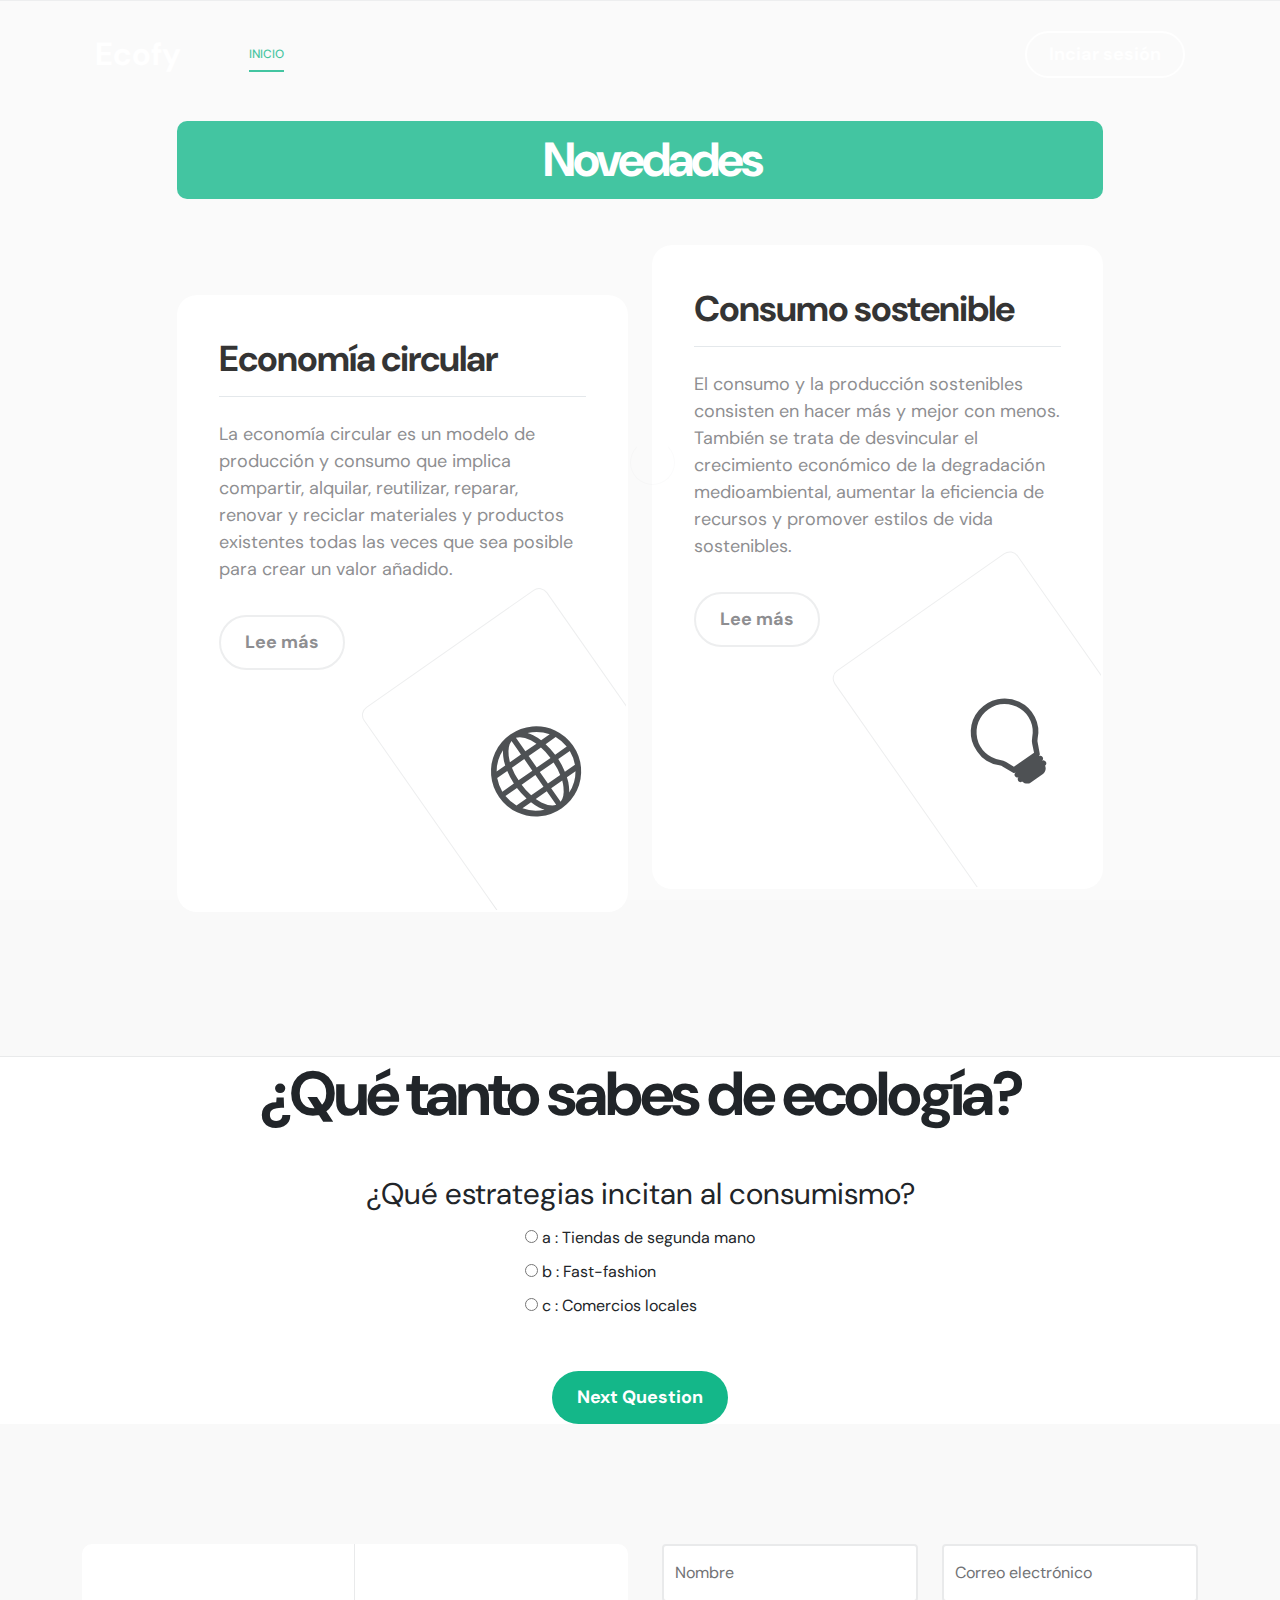
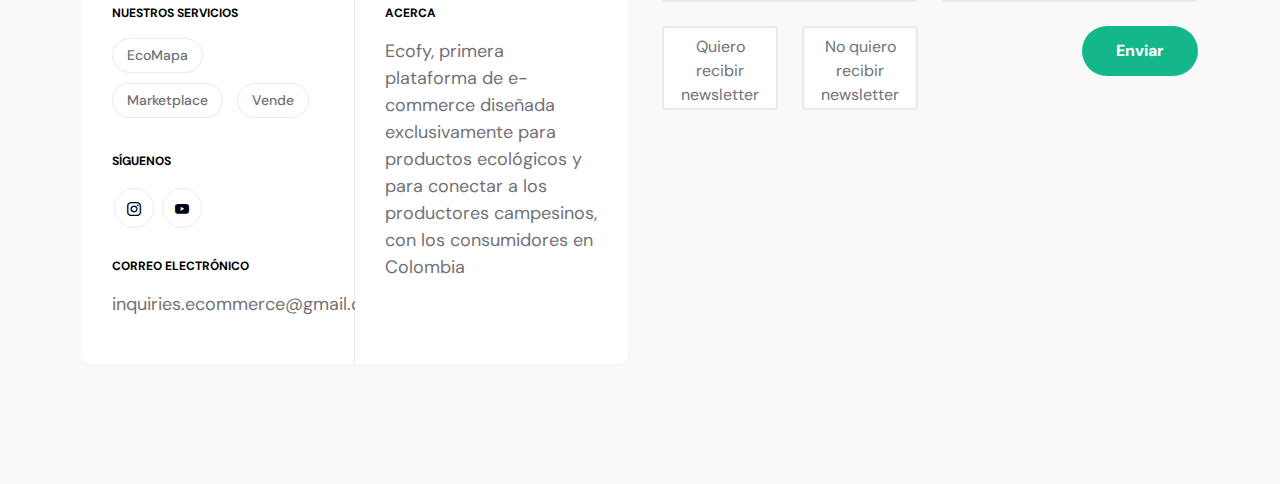
==== commit a3eceb35: "Merge branch 'main' of https://github.com/awangran/Ecofy" ====
--- a/descubre.html
+++ b/descubre.html
@@ -89,8 +89,6 @@
 
             </div>
         </nav>
-
-        <main>
             <section class="services section-padding" id="section_3">
                 <div class="container">
                     <div class="row">
@@ -142,7 +140,7 @@
 
             <section>
                 <div class="centerquiz">
-                    <h1>Quiz on Important Facts</h1>
+                    <h1>¿Qué tanto sabes de ecología?</h1>
                     <div class="quiz-container">
                     <div id="quiz"></div>
                     </div>
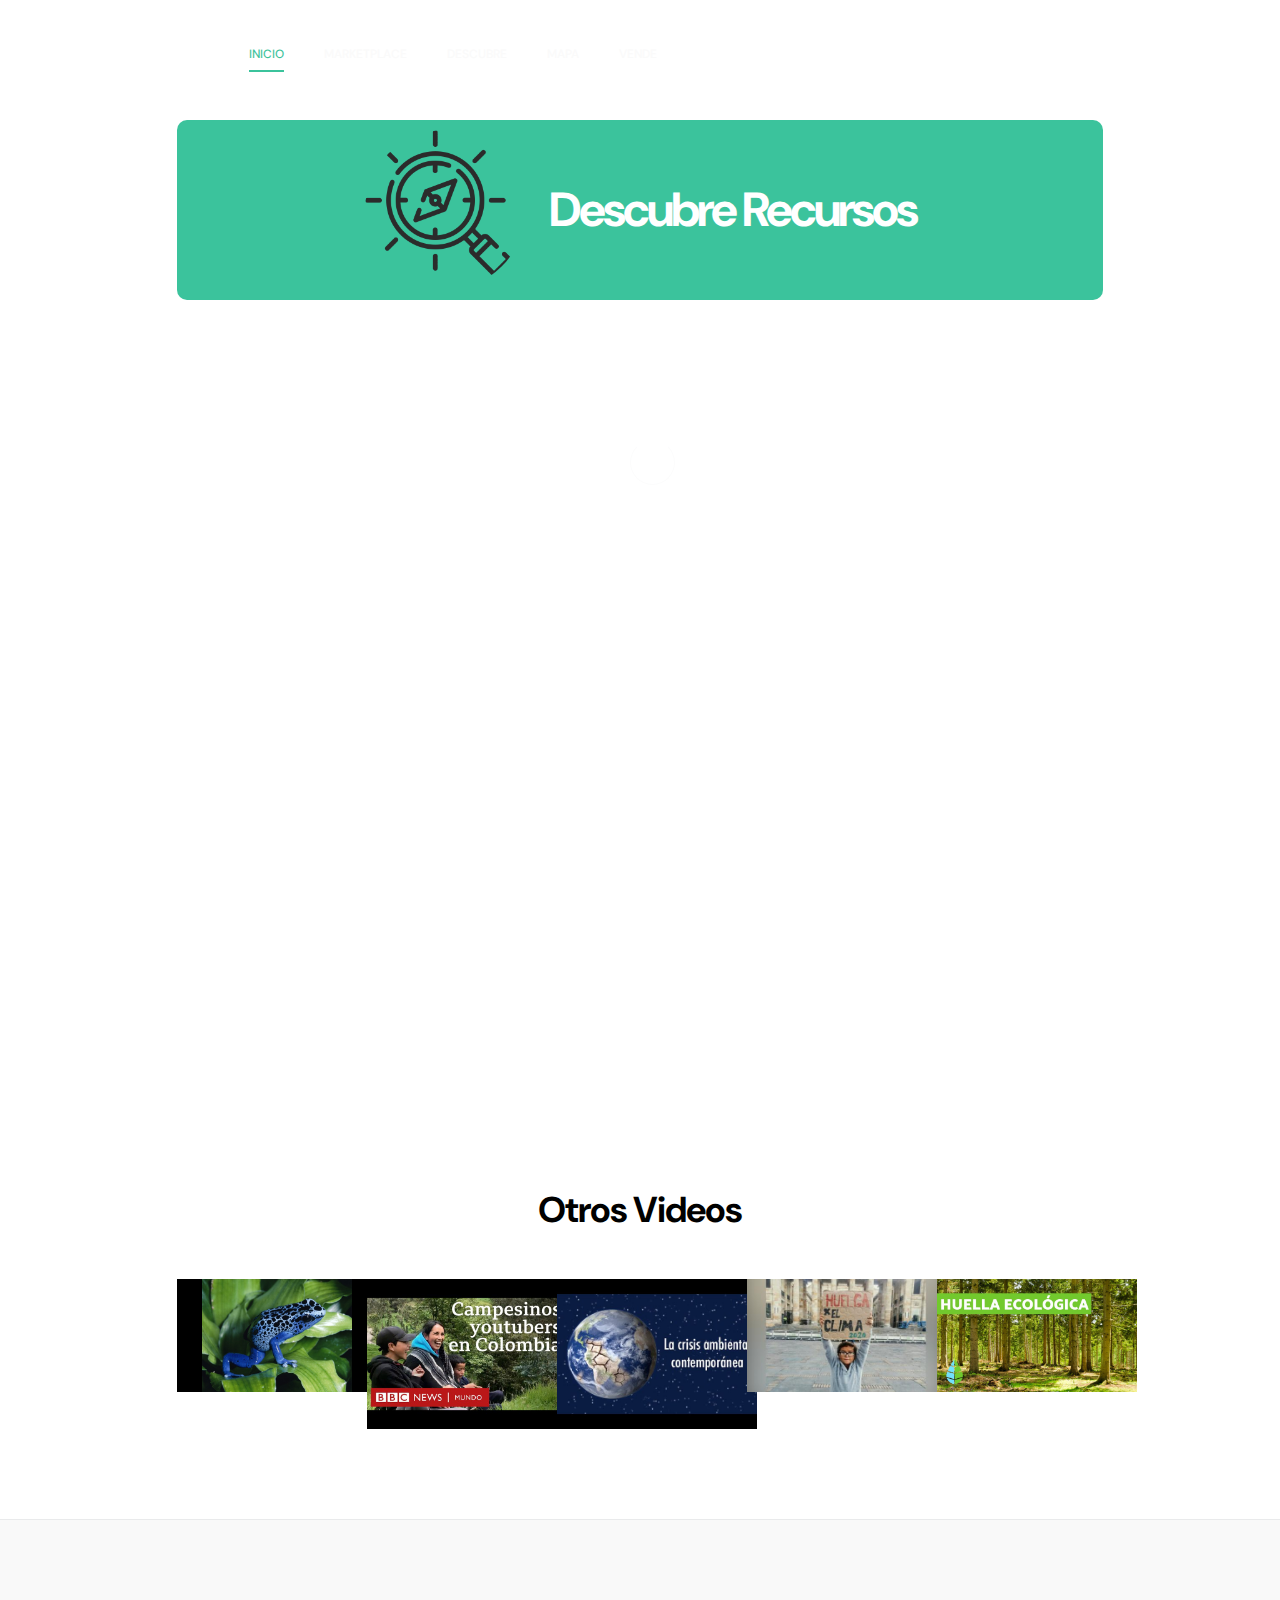
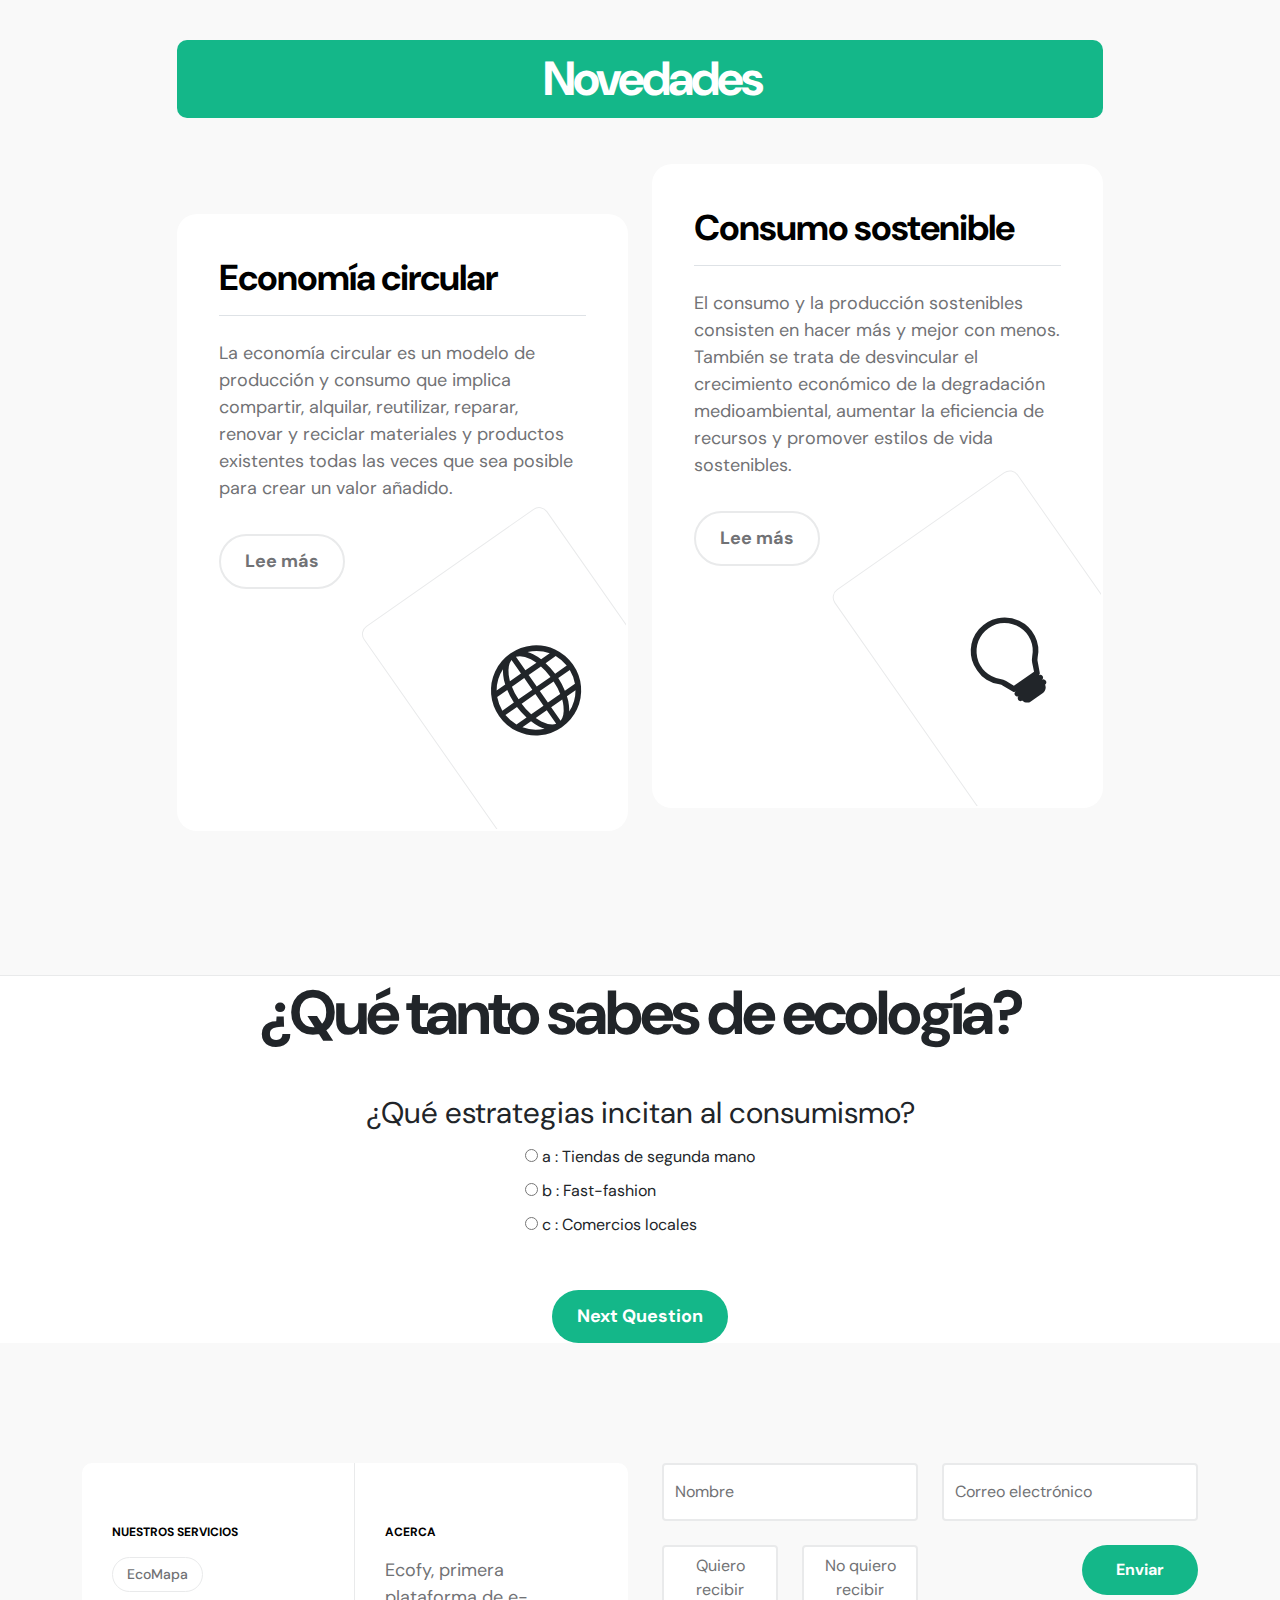
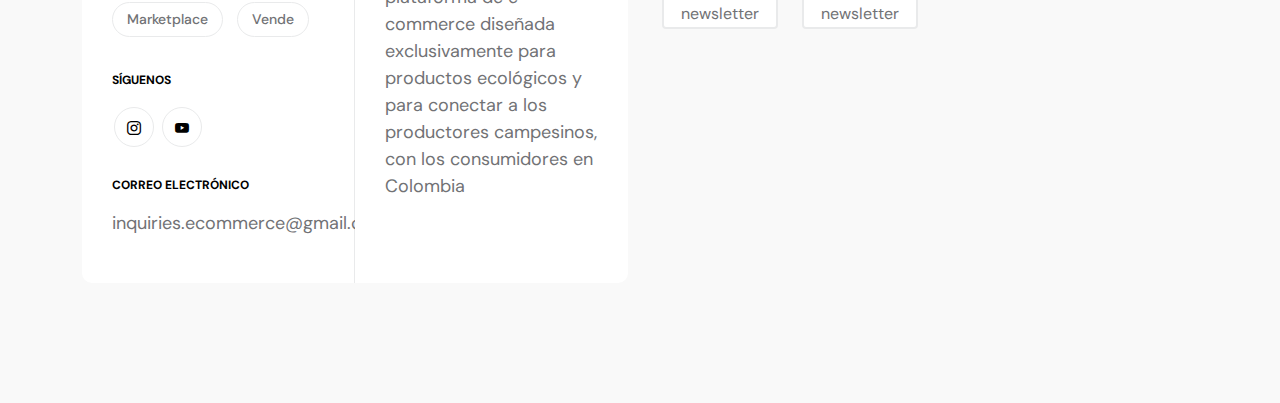
==== commit fe99ca2e: "cambios en descubre" ====
--- a/descubre.html
+++ b/descubre.html
@@ -7,7 +7,7 @@
         <meta name="description" content="">
         <meta name="author" content="Ecofy">
 
-        <title>Descubre | Ecofy</title>
+        <title>Ecofy</title>
 
         <!-- CSS FILES -->
         <link rel="preconnect" href="https://fonts.googleapis.com">
@@ -53,7 +53,7 @@
                 <div class="d-flex align-items-center d-lg-none">
                     <i class="navbar-icon bi-telephone-plus me-3"></i>
                     <a class="custom-btn btn" href="#section_5">
-                        Iniciar sesión
+                        Log In
                     </a>
                 </div>
 
@@ -82,13 +82,75 @@
 
                     <div class="d-lg-flex align-items-center d-none ms-auto">
                         <a class="custom-btn btn" href="#section_5">
-                            Inciar sesión
+                            Log In
                         </a>
                     </div>
                 </div>
 
             </div>
         </nav>
+
+        <main>
+
+
+
+            <section class="about section-padding" id="section_2">
+                <div class="container">
+                    <div class="row">
+
+                        <div class="col-lg-10 col-12 mx-auto">
+                            <div class="section-title-wrap d-flex justify-content-center align-items-center mb-5">
+                                <img src="images/discover.png" class="avatar-image img-fluid" alt="">
+                                <h2 class="text-white ms-4 mb-0">Descubre Recursos</h2>
+                            </div>
+                        </div>
+                        <!-- barra de busqueda aqui-->
+                    </div>
+                </div>
+                <div class="container" id="centervid">
+                    <iframe width="1100" height="600" src="https://www.youtube.com/embed/UQJrCItQgR4" title="YouTube video player" frameborder="0" allow="accelerometer; autoplay; clipboard-write; encrypted-media; gyroscope; picture-in-picture" allowfullscreen></iframe>
+                </div>
+            </section>
+
+
+            <section class="clients section-padding">
+                <div class="container">
+                    <div class="row align-items-center">
+
+                        <div class="col-lg-12 col-12">
+                            <h3 class="text-center mb-5">Otros Videos</h3>
+                        </div>
+
+                        <div class="col-lg-2 col-4 ms-auto clients-item-height">
+                            <a href="https://www.youtube.com/watch?v=PyYXxhttdak">
+                            <img src="images/rana.jpg" class="clients-image img-fluid" alt=""></a>
+                        </div>
+
+                        <div class="col-lg-2 col-4 clients-item-height">
+                            <a href="https://www.youtube.com/watch?v=CpXyvmEz-ts">
+                            <img src="images/camp.jpg" class="clients-image img-fluid" alt=""></a>
+                        </div>
+
+                        <div class="col-lg-2 col-4 clients-item-height">
+                            <a href="https://www.youtube.com/watch?v=_x8Ar0wKe2I">
+                            <img src="images/crisis.jpg" class="clients-image img-fluid" alt=""></a>
+                        </div>
+
+                        <div class="col-lg-2 col-4 clients-item-height">
+                            <a href="https://www.cnn.com/videos/spanish/2021/02/05/nino-activista-colombia-cambio-climatico-francisco-javier-vega-ecologia-medio-ambiente-cafe.cnn">
+                            <img src="images/julio.jpg" class="clients-image img-fluid" alt=""></a>
+                        </div>
+
+                        <div class="col-lg-2 col-4 me-auto clients-item-height">
+                            <a href="https://www.youtube.com/watch?v=TM2Be7MqykY">
+                            <img src="images/huella.jpg" class="clients-image img-fluid" alt=""></a>
+                        </div>
+
+                    </div>
+                </div>
+            </section>
+
+
             <section class="services section-padding" id="section_3">
                 <div class="container">
                     <div class="row">
--- a/css/templatemo-first-portfolio-style.css
+++ b/css/templatemo-first-portfolio-style.css
@@ -613,7 +613,7 @@
 
 .clients-image {
   display: block;
-  max-width: 100px;
+  max-width: 200px;
   margin: auto;
   transition: all ease 0.2s;
 }
@@ -1239,4 +1239,11 @@
   align-items: center;
   justify-content: center;
   position: center;
+}
+
+#centervid{
+    display: flex;
+    align-items: center;
+    justify-content: center;
+    position: center;
 }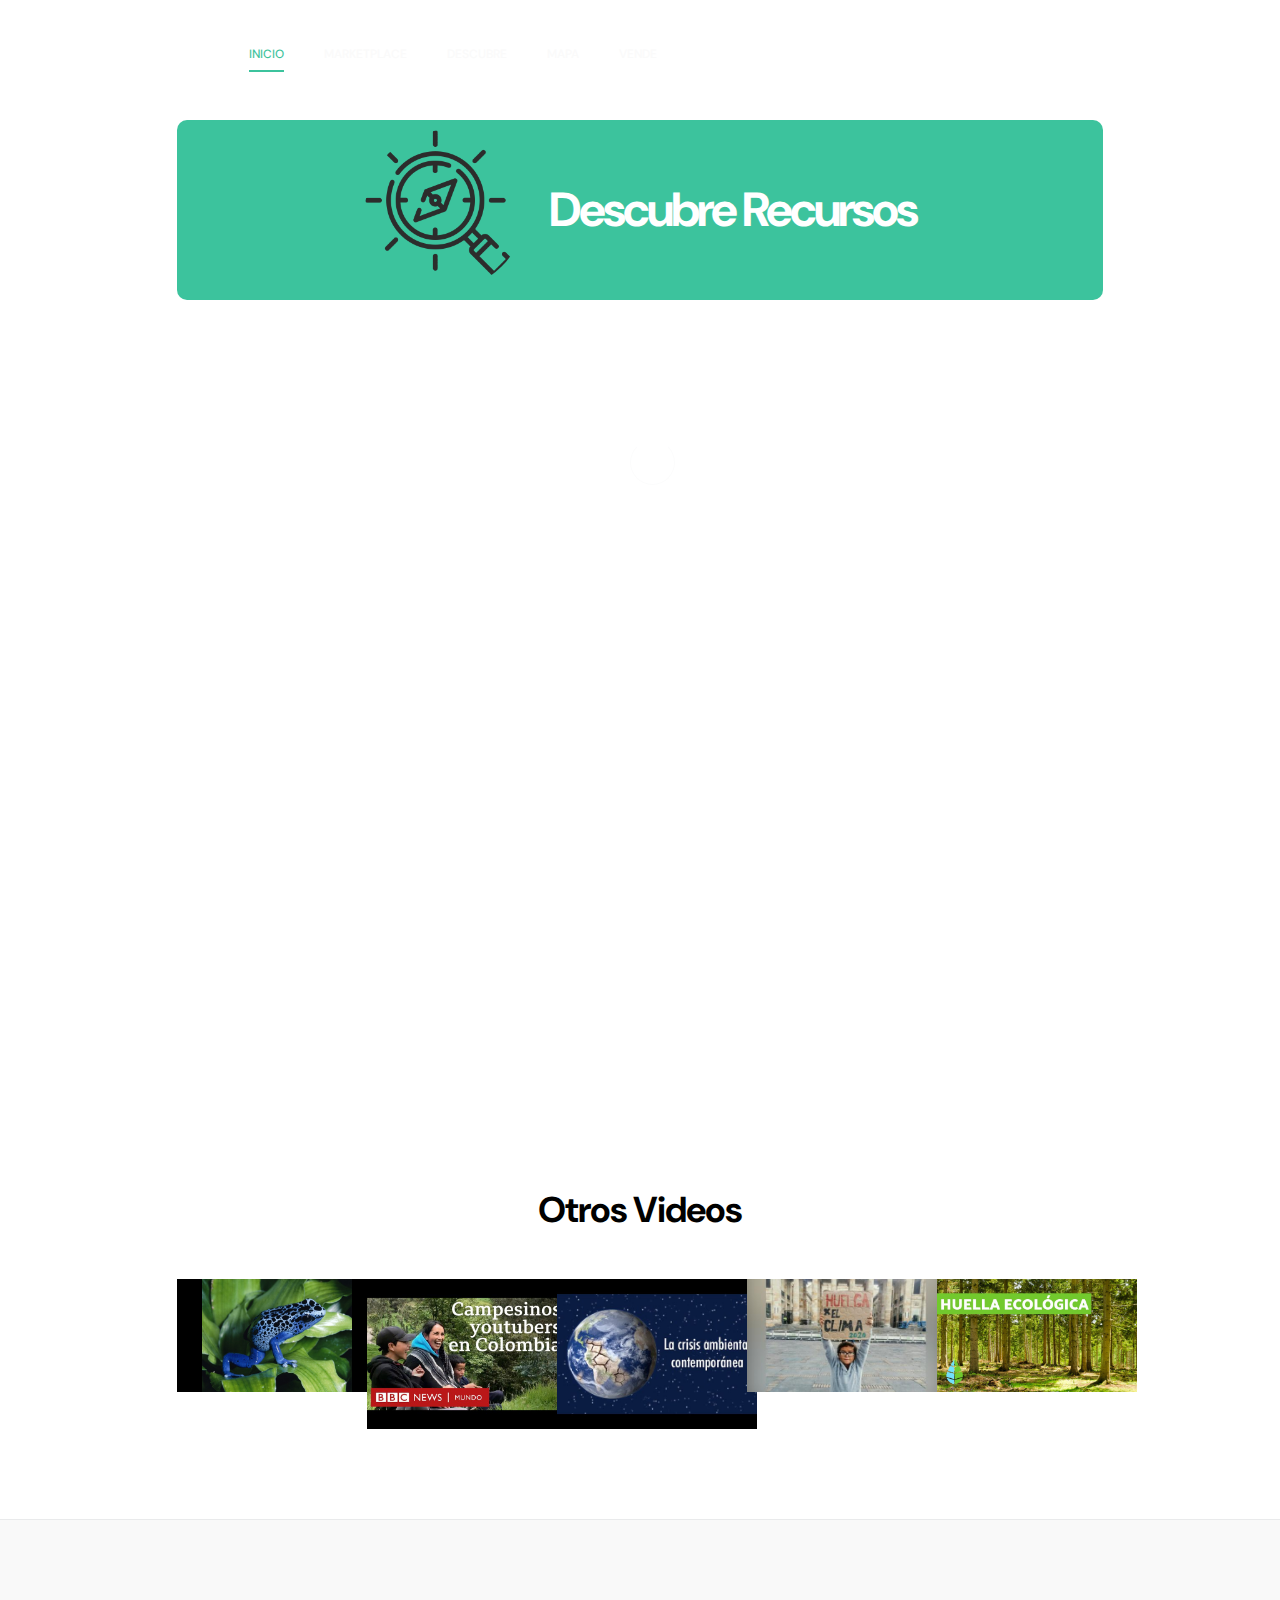
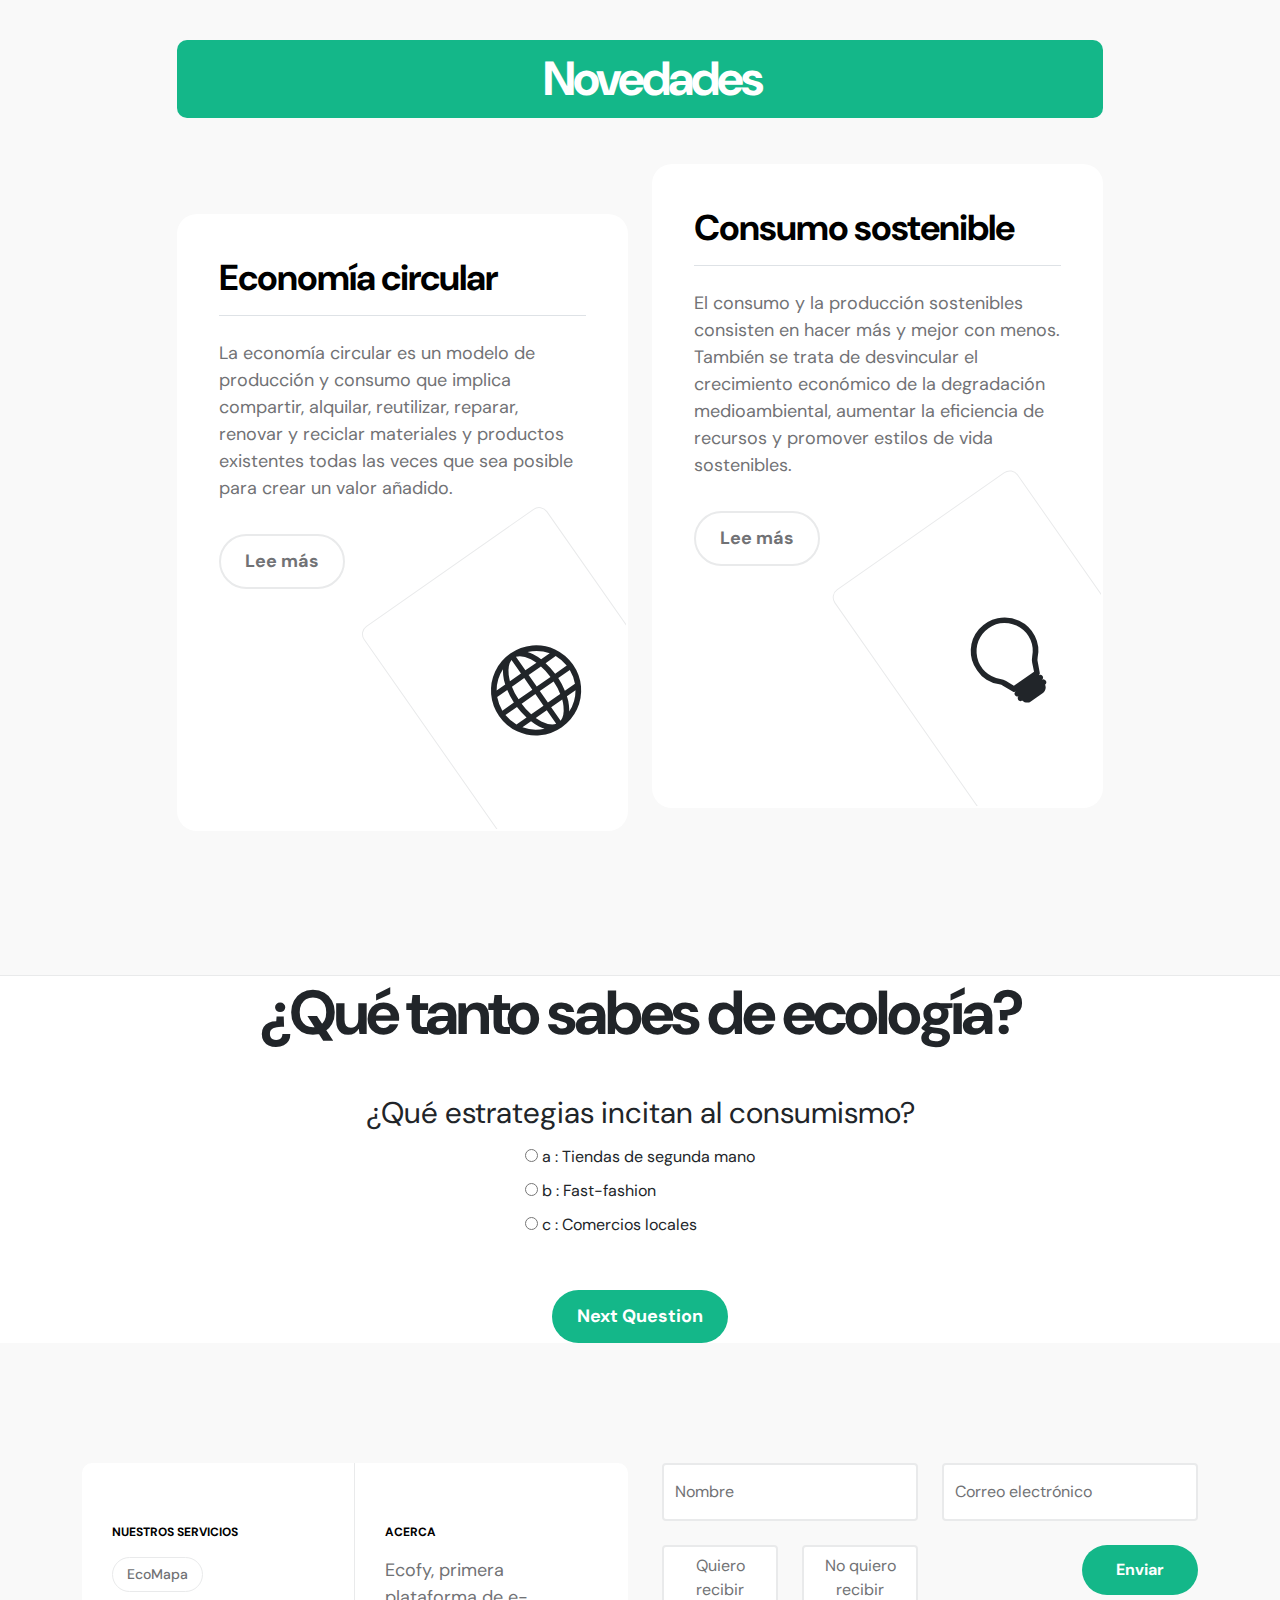
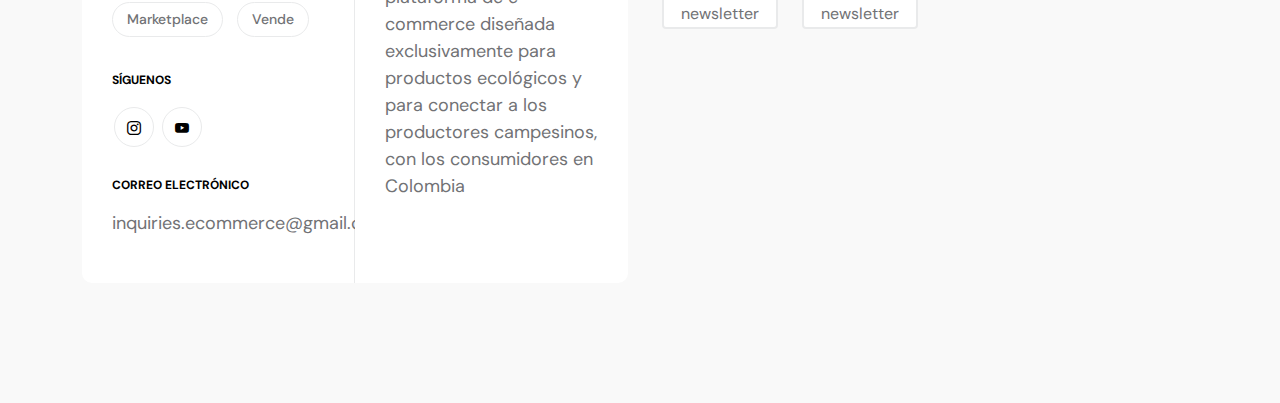
==== commit 44cc07db: "Merge branch 'main' of https://github.com/awangran/Ecofy" ====
--- a/descubre.html
+++ b/descubre.html
@@ -7,7 +7,7 @@
         <meta name="description" content="">
         <meta name="author" content="Ecofy">
 
-        <title>Ecofy</title>
+        <title>Descubre | Ecofy</title>
 
         <!-- CSS FILES -->
         <link rel="preconnect" href="https://fonts.googleapis.com">
@@ -53,7 +53,7 @@
                 <div class="d-flex align-items-center d-lg-none">
                     <i class="navbar-icon bi-telephone-plus me-3"></i>
                     <a class="custom-btn btn" href="#section_5">
-                        Log In
+                        Iniciar sesión
                     </a>
                 </div>
 
@@ -82,7 +82,7 @@
 
                     <div class="d-lg-flex align-items-center d-none ms-auto">
                         <a class="custom-btn btn" href="#section_5">
-                            Log In
+                            Inciar sesión
                         </a>
                     </div>
                 </div>
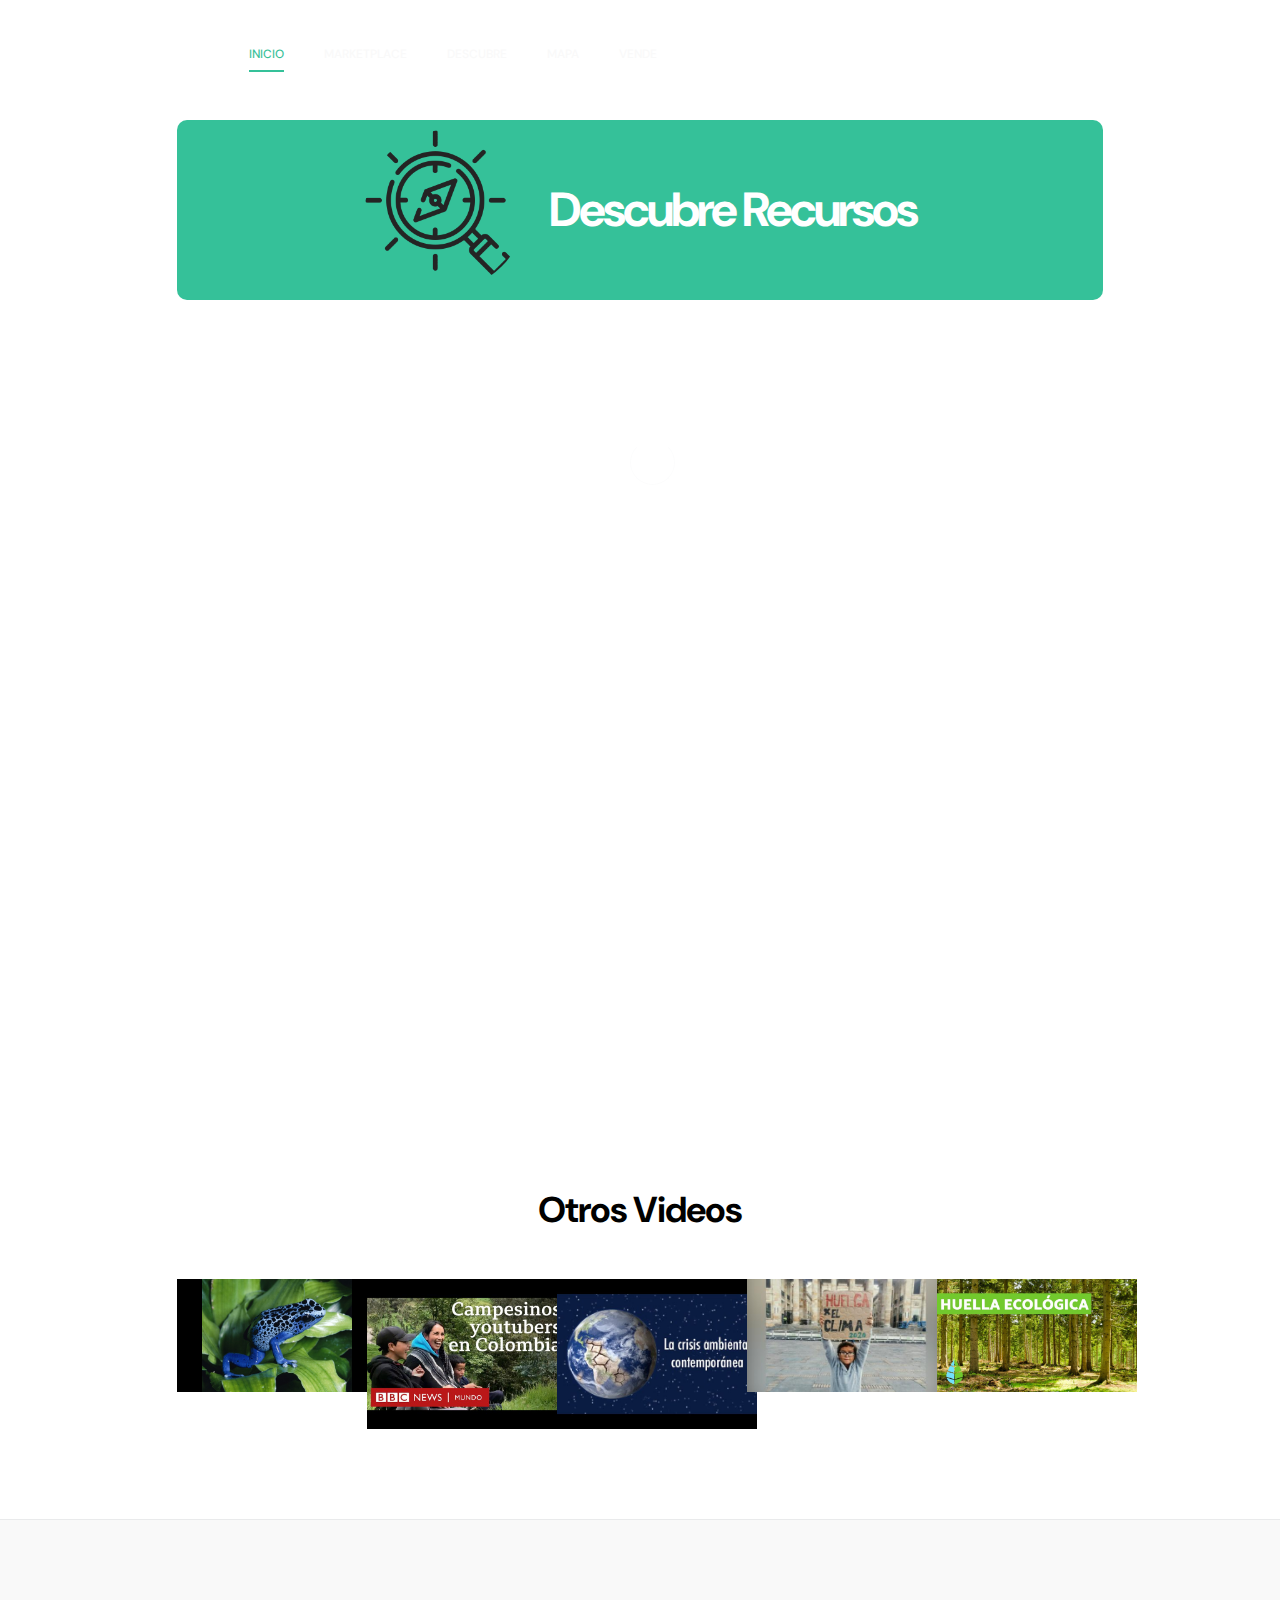
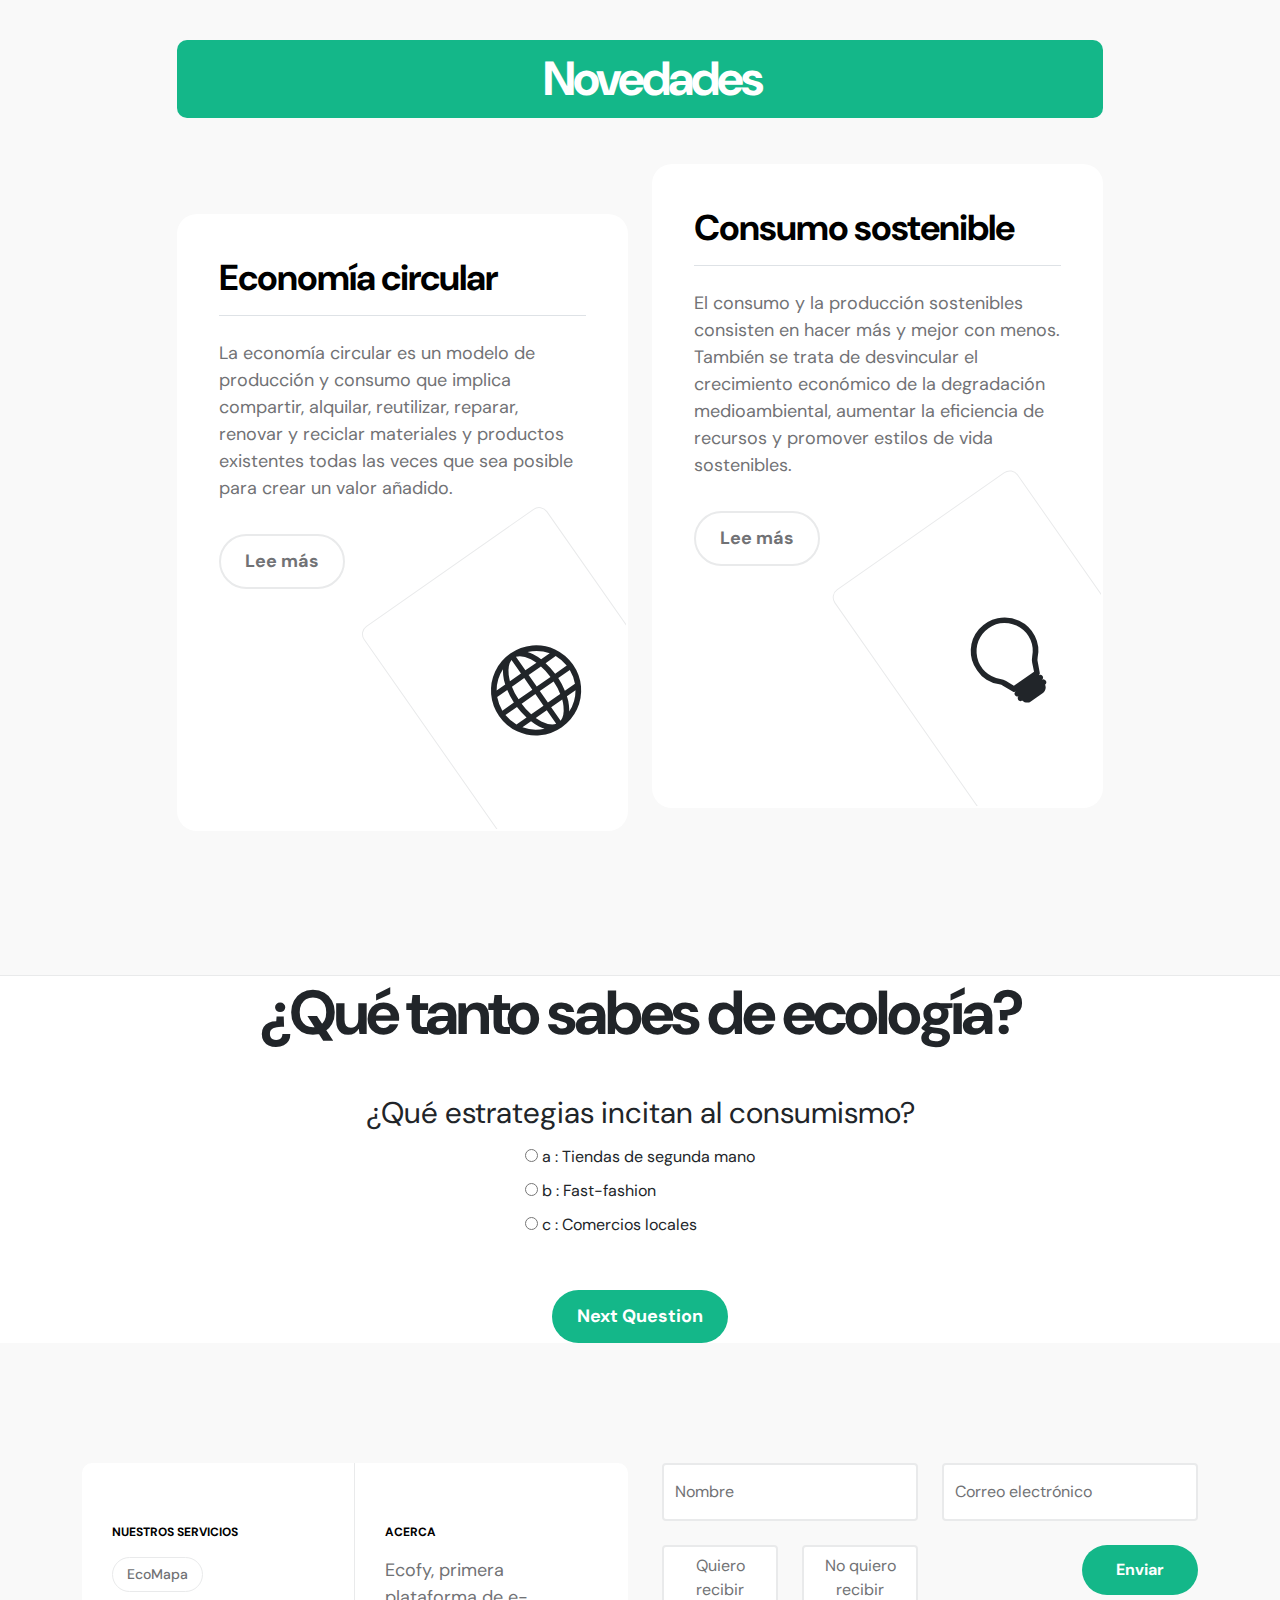
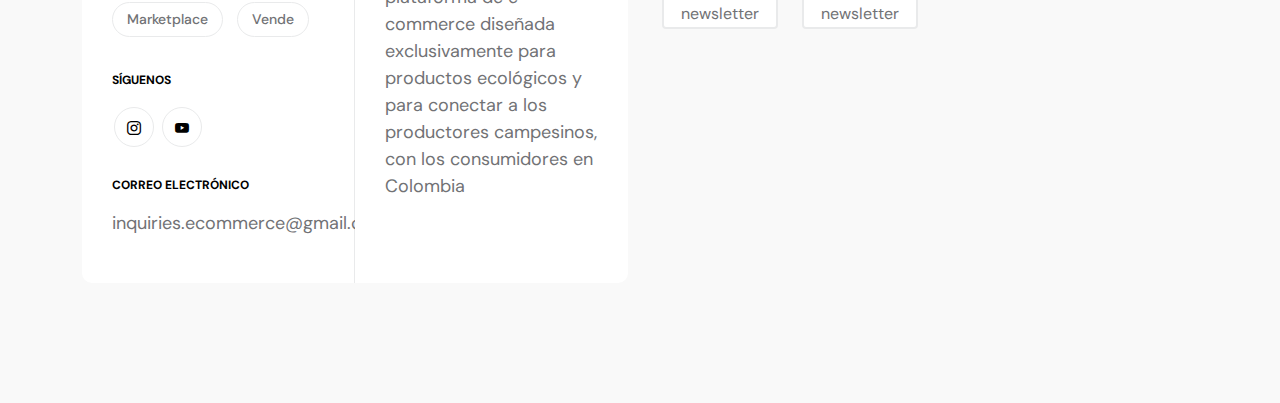
==== commit 1d97b2c9: "se puso el link en todos los log in btns" ====
--- a/descubre.html
+++ b/descubre.html
@@ -81,7 +81,7 @@
                     </ul>
 
                     <div class="d-lg-flex align-items-center d-none ms-auto">
-                        <a class="custom-btn btn" href="#section_5">
+                        <a class="custom-btn btn" href="vende.html">
                             Inciar sesión
                         </a>
                     </div>
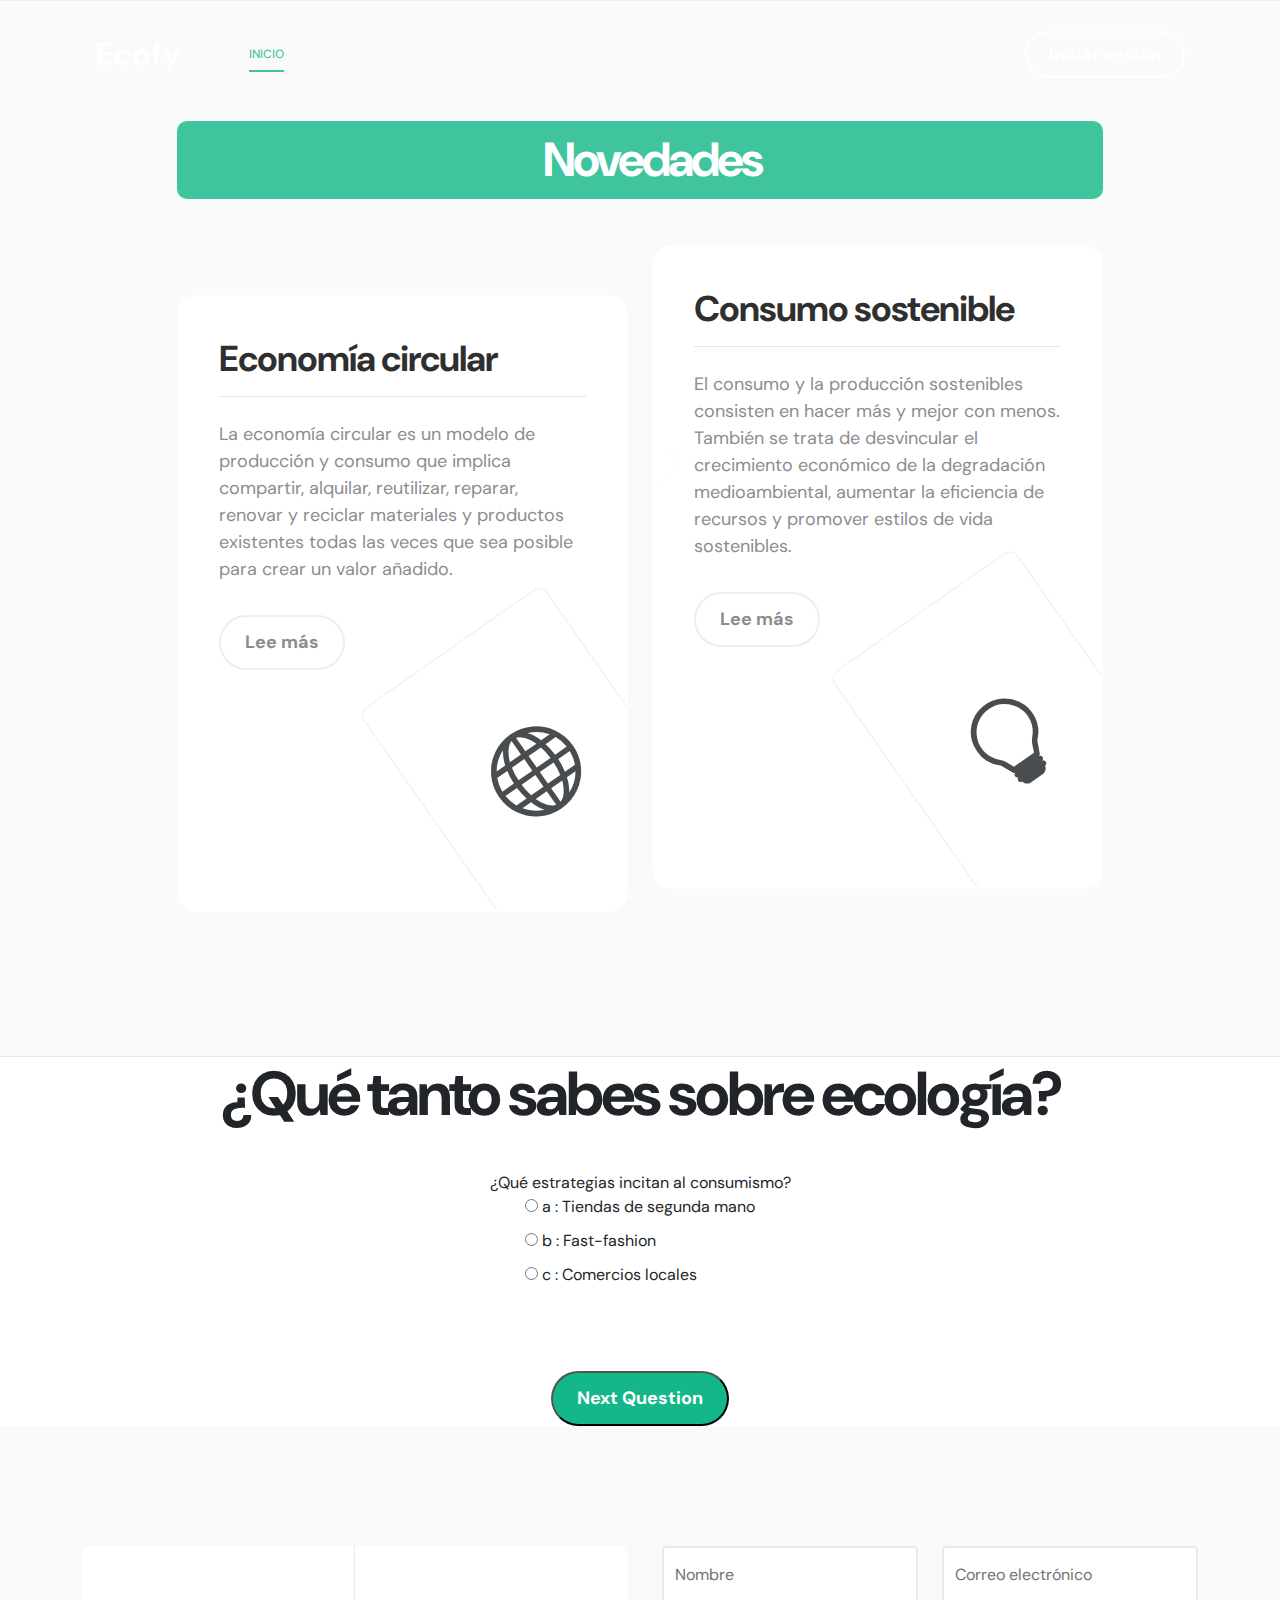
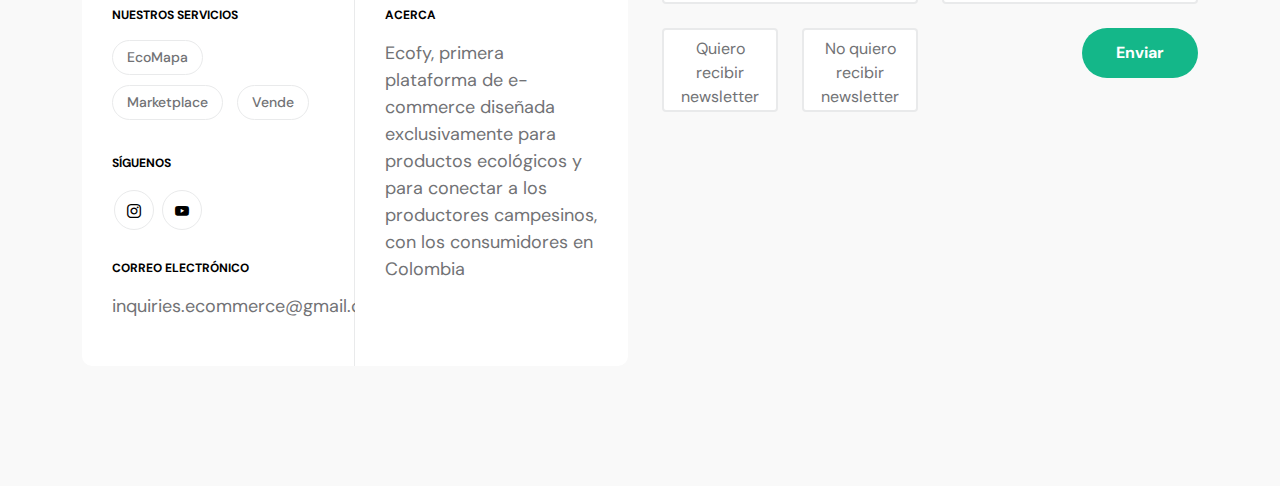
==== commit 67e98bbe: "quiz arreglado" ====
--- a/descubre.html
+++ b/descubre.html
@@ -81,7 +81,7 @@
                     </ul>
 
                     <div class="d-lg-flex align-items-center d-none ms-auto">
-                        <a class="custom-btn btn" href="vende.html">
+                        <a class="custom-btn btn" href="#section_5">
                             Inciar sesión
                         </a>
                     </div>
@@ -89,68 +89,6 @@
 
             </div>
         </nav>
-
-        <main>
-
-
-
-            <section class="about section-padding" id="section_2">
-                <div class="container">
-                    <div class="row">
-
-                        <div class="col-lg-10 col-12 mx-auto">
-                            <div class="section-title-wrap d-flex justify-content-center align-items-center mb-5">
-                                <img src="images/discover.png" class="avatar-image img-fluid" alt="">
-                                <h2 class="text-white ms-4 mb-0">Descubre Recursos</h2>
-                            </div>
-                        </div>
-                        <!-- barra de busqueda aqui-->
-                    </div>
-                </div>
-                <div class="container" id="centervid">
-                    <iframe width="1100" height="600" src="https://www.youtube.com/embed/UQJrCItQgR4" title="YouTube video player" frameborder="0" allow="accelerometer; autoplay; clipboard-write; encrypted-media; gyroscope; picture-in-picture" allowfullscreen></iframe>
-                </div>
-            </section>
-
-
-            <section class="clients section-padding">
-                <div class="container">
-                    <div class="row align-items-center">
-
-                        <div class="col-lg-12 col-12">
-                            <h3 class="text-center mb-5">Otros Videos</h3>
-                        </div>
-
-                        <div class="col-lg-2 col-4 ms-auto clients-item-height">
-                            <a href="https://www.youtube.com/watch?v=PyYXxhttdak">
-                            <img src="images/rana.jpg" class="clients-image img-fluid" alt=""></a>
-                        </div>
-
-                        <div class="col-lg-2 col-4 clients-item-height">
-                            <a href="https://www.youtube.com/watch?v=CpXyvmEz-ts">
-                            <img src="images/camp.jpg" class="clients-image img-fluid" alt=""></a>
-                        </div>
-
-                        <div class="col-lg-2 col-4 clients-item-height">
-                            <a href="https://www.youtube.com/watch?v=_x8Ar0wKe2I">
-                            <img src="images/crisis.jpg" class="clients-image img-fluid" alt=""></a>
-                        </div>
-
-                        <div class="col-lg-2 col-4 clients-item-height">
-                            <a href="https://www.cnn.com/videos/spanish/2021/02/05/nino-activista-colombia-cambio-climatico-francisco-javier-vega-ecologia-medio-ambiente-cafe.cnn">
-                            <img src="images/julio.jpg" class="clients-image img-fluid" alt=""></a>
-                        </div>
-
-                        <div class="col-lg-2 col-4 me-auto clients-item-height">
-                            <a href="https://www.youtube.com/watch?v=TM2Be7MqykY">
-                            <img src="images/huella.jpg" class="clients-image img-fluid" alt=""></a>
-                        </div>
-
-                    </div>
-                </div>
-            </section>
-
-
             <section class="services section-padding" id="section_3">
                 <div class="container">
                     <div class="row">
@@ -202,13 +140,13 @@
 
             <section>
                 <div class="centerquiz">
-                    <h1>¿Qué tanto sabes de ecología?</h1>
+                    <h1 class="">¿Qué tanto sabes sobre ecología?</h1>
                     <div class="quiz-container">
                     <div id="quiz"></div>
                     </div>
-                    <button class="custom-btn btn" id="previous">Previous Question</button>
-                    <button class="custom-btn btn" id="next">Next Question</button>
-                    <button class="custom-btn btn" id="submit">Submit Quiz</button>
+                    <button class="custom-btn" id="previous">Previous Question</button>
+                    <button class="custom-btn" id="next">Next Question</button>
+                    <button class="custom-btn" id="submit">Submit Quiz</button>
                     <div id="results"></div>
                 </div>
             </section>
--- a/css/templatemo-first-portfolio-style.css
+++ b/css/templatemo-first-portfolio-style.css
@@ -613,7 +613,7 @@
 
 .clients-image {
   display: block;
-  max-width: 200px;
+  max-width: 100px;
   margin: auto;
   transition: all ease 0.2s;
 }
@@ -1191,6 +1191,26 @@
 
 /*QUIZ CSS*/
 
+/*
+@import url(https://fonts.googleapis.com/css?family=Work+Sans:300,600);
+
+body{
+	font-size: 20px;
+	font-family: 'Work Sans', sans-serif;
+	color: #333;
+  font-weight: 300;
+  text-align: center;
+  background-color: #f8f6f0;
+}
+h1{
+  font-weight: 300;
+  margin: 0px;
+  padding: 10px;
+  font-size: 20px;
+  background-color: #444;
+  color: #fff;
+  */
+}
 .question{
   font-size: 30px;
   margin-bottom: 10px;
@@ -1204,10 +1224,67 @@
   display: block;
   margin-bottom: 10px;
 }
-
+button{
+  .custom-btn,
+.navbar .custom-btn {
+  font-size: var(--p-font-size);
+  font-weight: var(--font-weight-bold);
+}
+
+.navbar .custom-btn {
+  background: transparent;
+  border-width: 2px;
+  border-style: solid;
+  border-color: var(--white-color);
+  color: var(--white-color);
+  padding: 8px 22px;
+}
+
+.navbar .custom-btn:hover {
+  background: var(--white-color);
+  border-color: transparent;
+  color: var(--secondary-color);
+}
+
+.custom-btn {
+  background: var(--secondary-color);
+  border-radius: var(--border-radius-large);
+  color: var(--white-color);
+  font-weight: var(--font-weight-bold);
+  padding: 12px 24px;
+}
+
+.custom-btn:hover {
+  background: var(--primary-color);
+  box-shadow: 0 1rem 3rem rgba(0,0,0,.175);
+  color: var(--white-color);
+}
+
+.custom-border-btn {
+  background: transparent;
+  border: 2px solid var(--border-color);
+  color: var(--p-color);
+}
+
+.custom-border-btn:hover {
+  background: var(--secondary-color);
+  border-color: var(--secondary-color);
+  color: var(--white-color);
+}
+
+.custom-link {
+	background-color: var(--primary-color);
+}
+
+.custom-link:hover {
+	background-color: var(--secondary-color);
+}
+}
+button:hover{
+	background-color: #38a;
+}
 .slide{
-  position: center;
-  justify-content: center;
+  position: absolute;
   left: 0px;
   top: 0px;
   width: 100%;
@@ -1220,30 +1297,17 @@
   z-index: 2;
 }
 .quiz-container{
+  position: relative;
+  height: 200px;
+  margin-top: 40px;
+}
+
+.centerquiz
+{
+  align-content: center;
   position: center;
   justify-content: center;
+  align-items: center;
   text-align: center;
-  height: 200px;
-  margin-top: 40px;
-}
-
-.centerquiz
-{
-  justify-content: center;
-  position: center;
-  text-align: center;
-}
-
-.map{
-  display: flex;
-  align-items: center;
-  justify-content: center;
-  position: center;
-}
-
-#centervid{
-    display: flex;
-    align-items: center;
-    justify-content: center;
-    position: center;
+
 }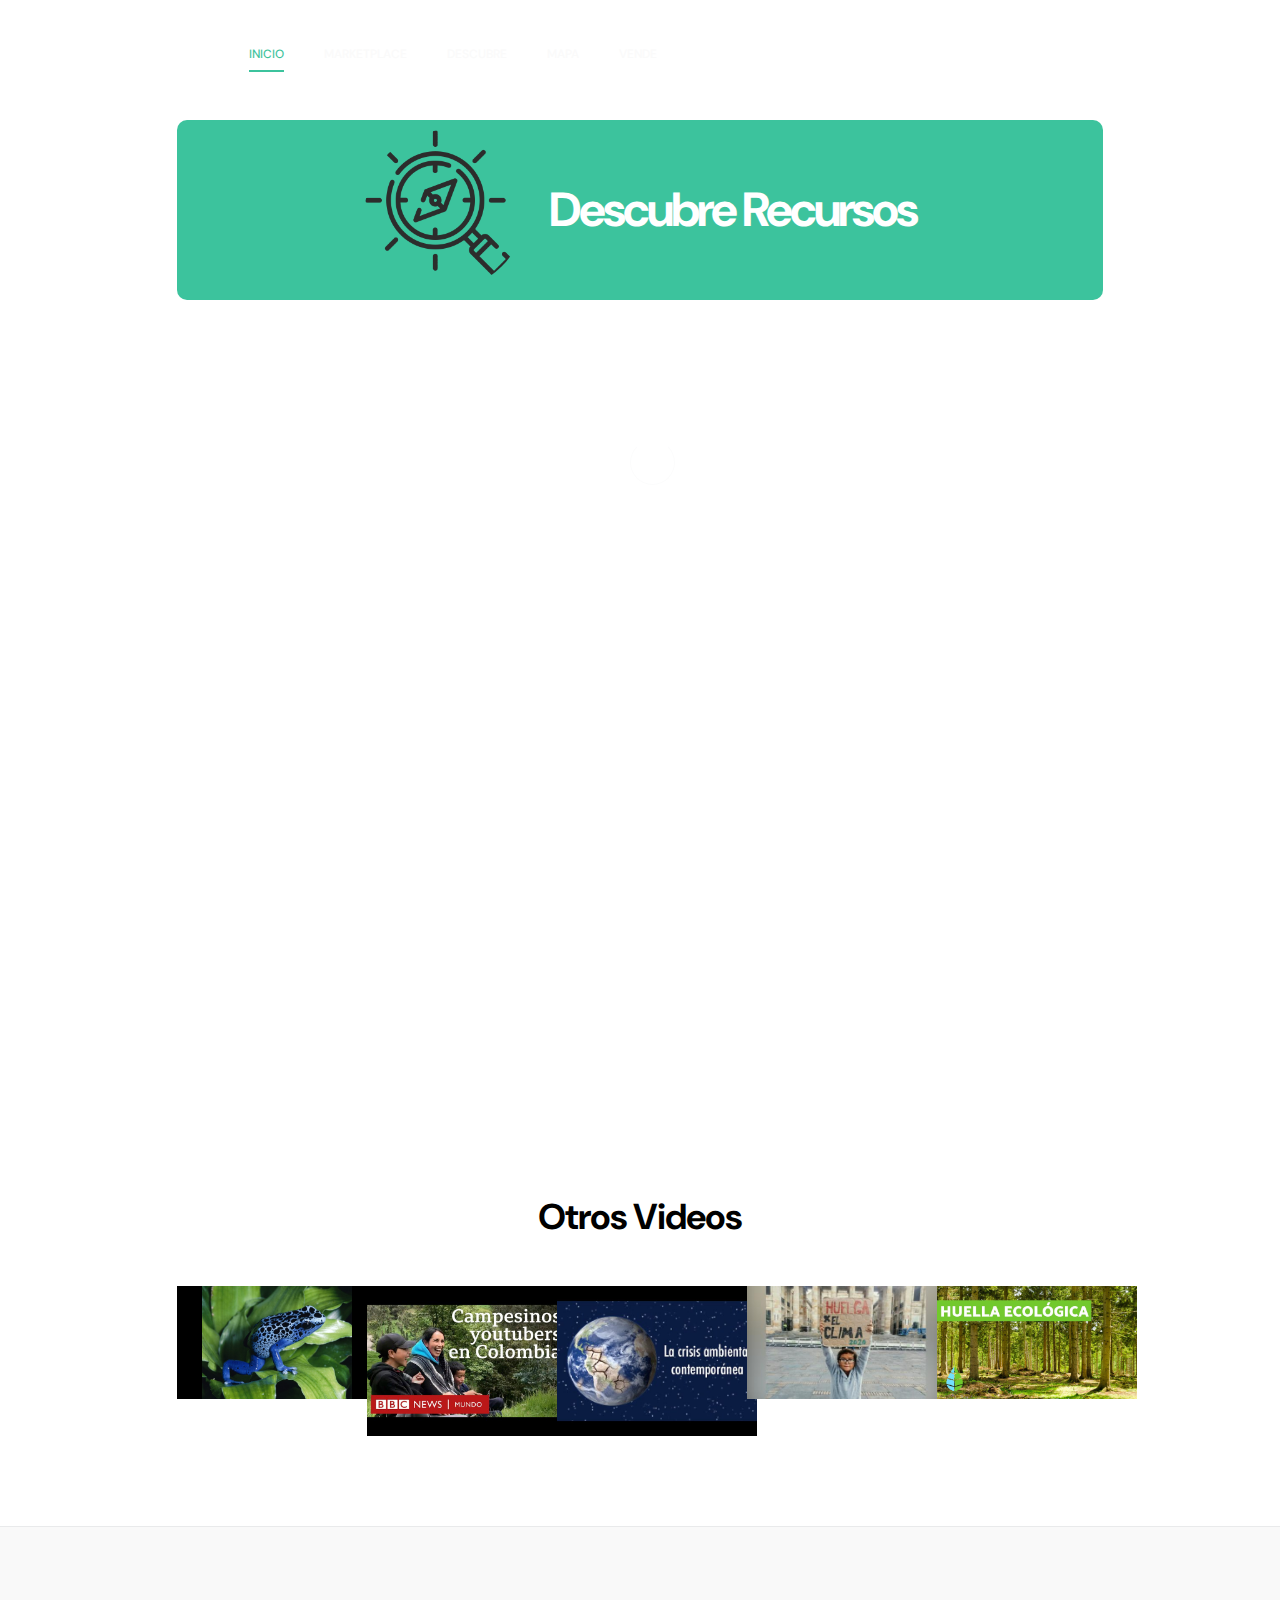
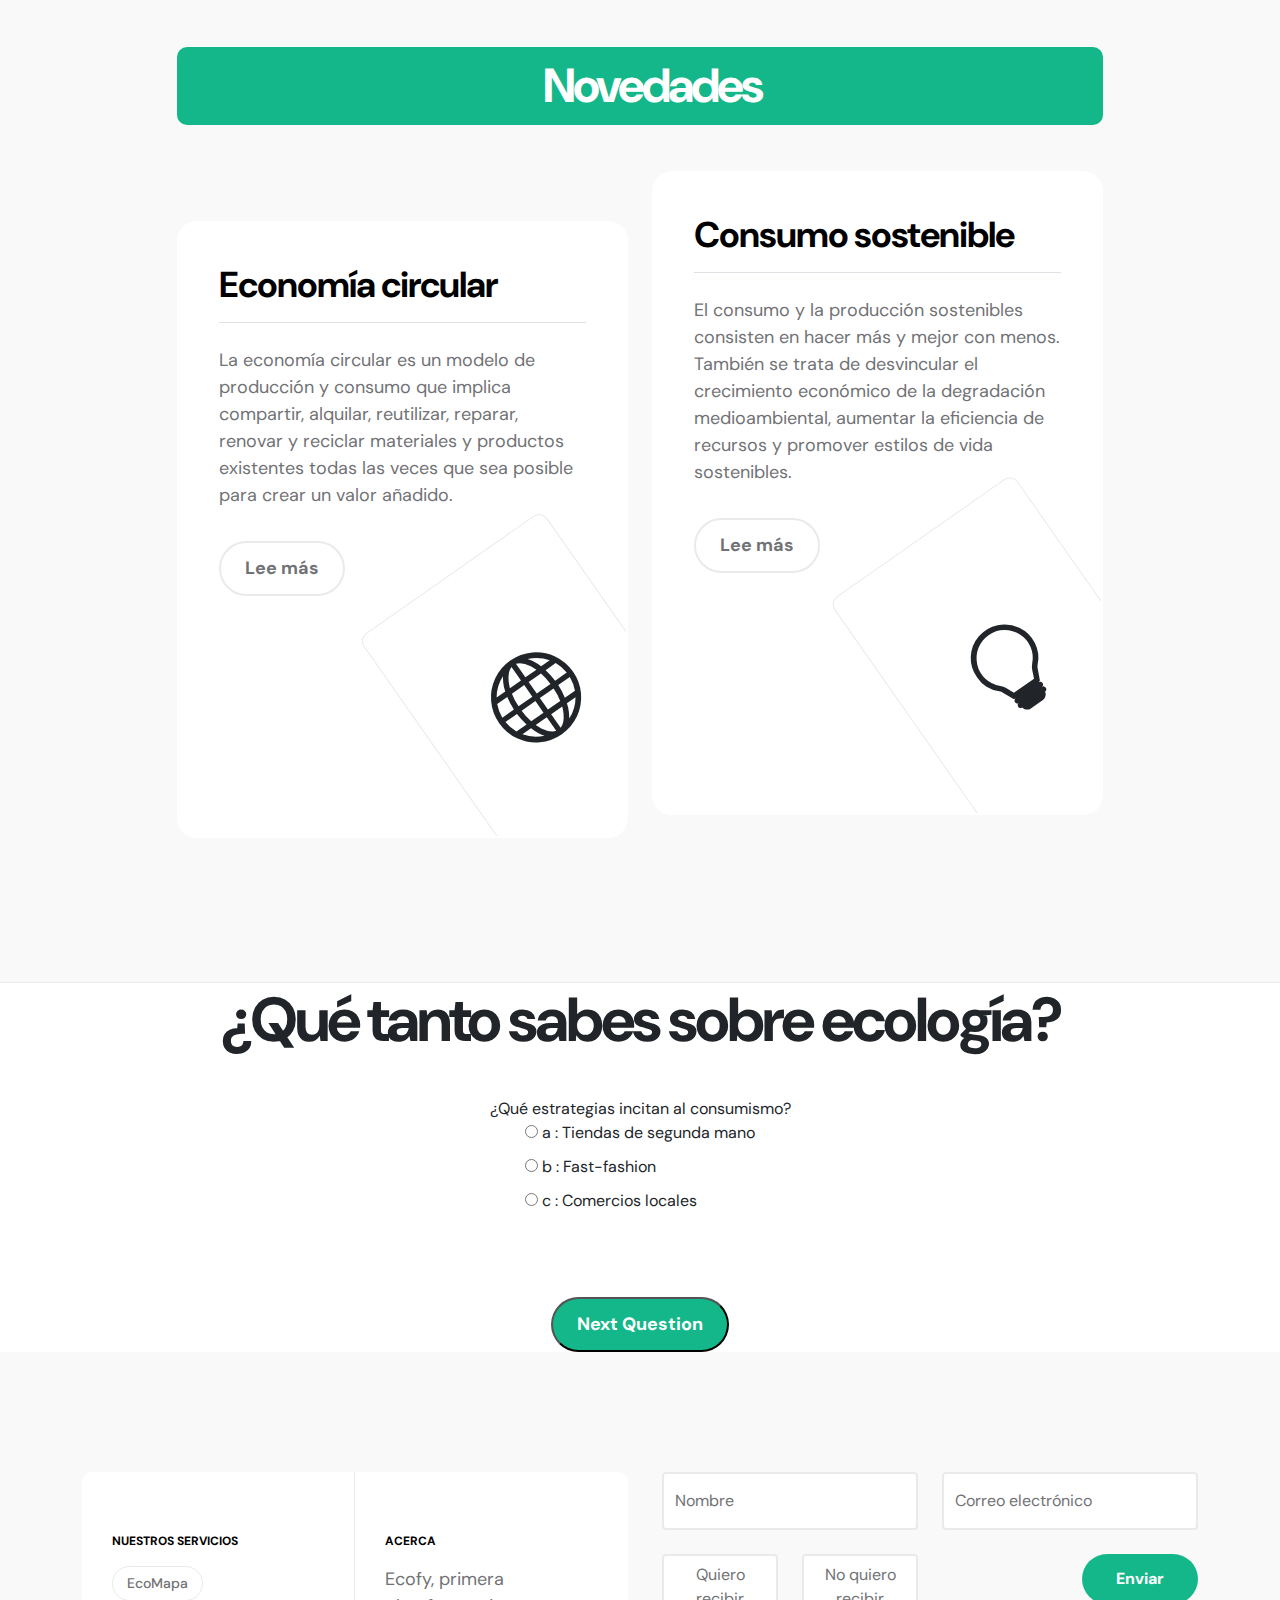
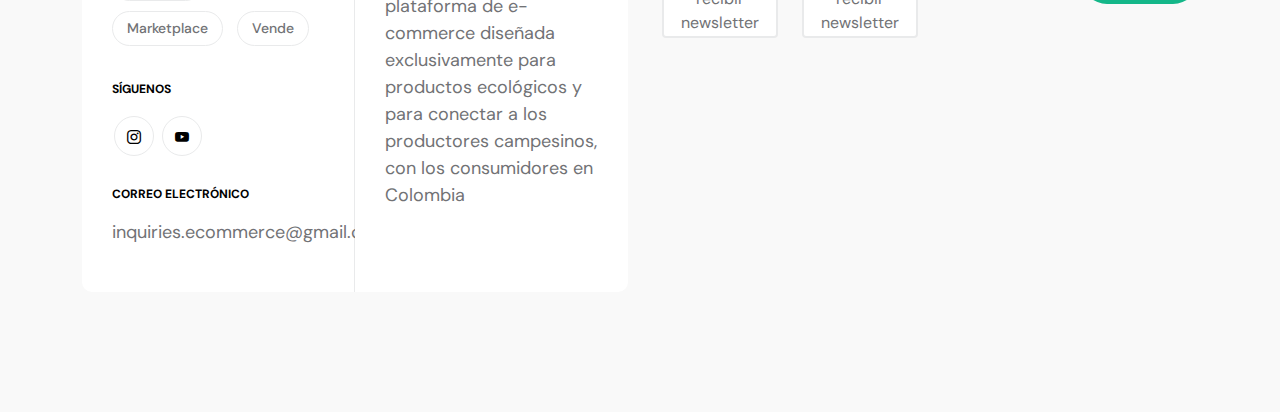
==== commit dd2a93d7: "Merge branches 'main' and 'main' of https://github.com/awangran/Ecofy" ====
--- a/descubre.html
+++ b/descubre.html
@@ -81,7 +81,7 @@
                     </ul>
 
                     <div class="d-lg-flex align-items-center d-none ms-auto">
-                        <a class="custom-btn btn" href="#section_5">
+                        <a class="custom-btn btn" href="vende.html">
                             Inciar sesión
                         </a>
                     </div>
@@ -89,6 +89,68 @@
 
             </div>
         </nav>
+
+        <main>
+
+
+
+            <section class="about section-padding" id="section_2">
+                <div class="container">
+                    <div class="row">
+
+                        <div class="col-lg-10 col-12 mx-auto">
+                            <div class="section-title-wrap d-flex justify-content-center align-items-center mb-5">
+                                <img src="images/discover.png" class="avatar-image img-fluid" alt="">
+                                <h2 class="text-white ms-4 mb-0">Descubre Recursos</h2>
+                            </div>
+                        </div>
+                        <!-- barra de busqueda aqui-->
+                    </div>
+                </div>
+                <div class="container" id="centervid">
+                    <iframe width="1100" height="600" src="https://www.youtube.com/embed/UQJrCItQgR4" title="YouTube video player" frameborder="0" allow="accelerometer; autoplay; clipboard-write; encrypted-media; gyroscope; picture-in-picture" allowfullscreen></iframe>
+                </div>
+            </section>
+
+
+            <section class="clients section-padding">
+                <div class="container">
+                    <div class="row align-items-center">
+
+                        <div class="col-lg-12 col-12">
+                            <h3 class="text-center mb-5">Otros Videos</h3>
+                        </div>
+
+                        <div class="col-lg-2 col-4 ms-auto clients-item-height">
+                            <a href="https://www.youtube.com/watch?v=PyYXxhttdak">
+                            <img src="images/rana.jpg" class="clients-image img-fluid" alt=""></a>
+                        </div>
+
+                        <div class="col-lg-2 col-4 clients-item-height">
+                            <a href="https://www.youtube.com/watch?v=CpXyvmEz-ts">
+                            <img src="images/camp.jpg" class="clients-image img-fluid" alt=""></a>
+                        </div>
+
+                        <div class="col-lg-2 col-4 clients-item-height">
+                            <a href="https://www.youtube.com/watch?v=_x8Ar0wKe2I">
+                            <img src="images/crisis.jpg" class="clients-image img-fluid" alt=""></a>
+                        </div>
+
+                        <div class="col-lg-2 col-4 clients-item-height">
+                            <a href="https://www.cnn.com/videos/spanish/2021/02/05/nino-activista-colombia-cambio-climatico-francisco-javier-vega-ecologia-medio-ambiente-cafe.cnn">
+                            <img src="images/julio.jpg" class="clients-image img-fluid" alt=""></a>
+                        </div>
+
+                        <div class="col-lg-2 col-4 me-auto clients-item-height">
+                            <a href="https://www.youtube.com/watch?v=TM2Be7MqykY">
+                            <img src="images/huella.jpg" class="clients-image img-fluid" alt=""></a>
+                        </div>
+
+                    </div>
+                </div>
+            </section>
+
+
             <section class="services section-padding" id="section_3">
                 <div class="container">
                     <div class="row">
--- a/css/templatemo-first-portfolio-style.css
+++ b/css/templatemo-first-portfolio-style.css
@@ -613,7 +613,7 @@
 
 .clients-image {
   display: block;
-  max-width: 100px;
+  max-width: 200px;
   margin: auto;
   transition: all ease 0.2s;
 }
